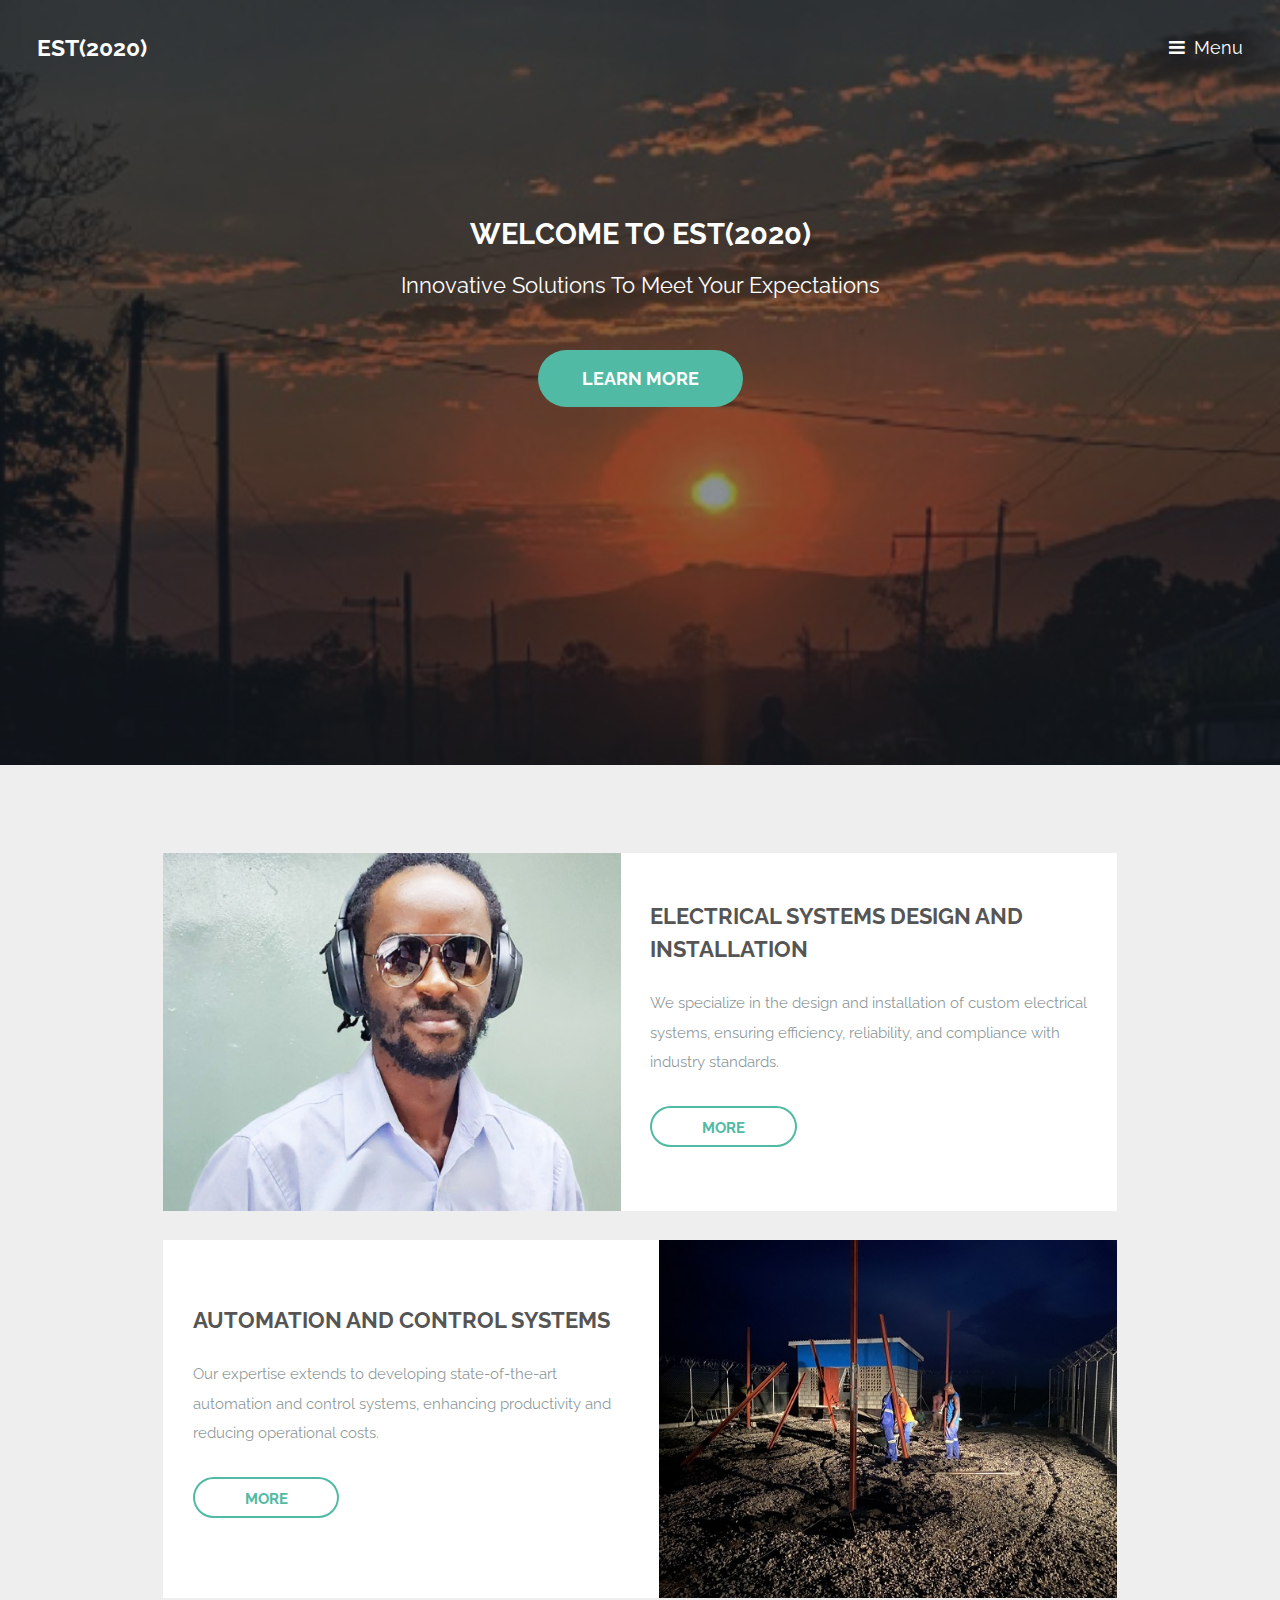
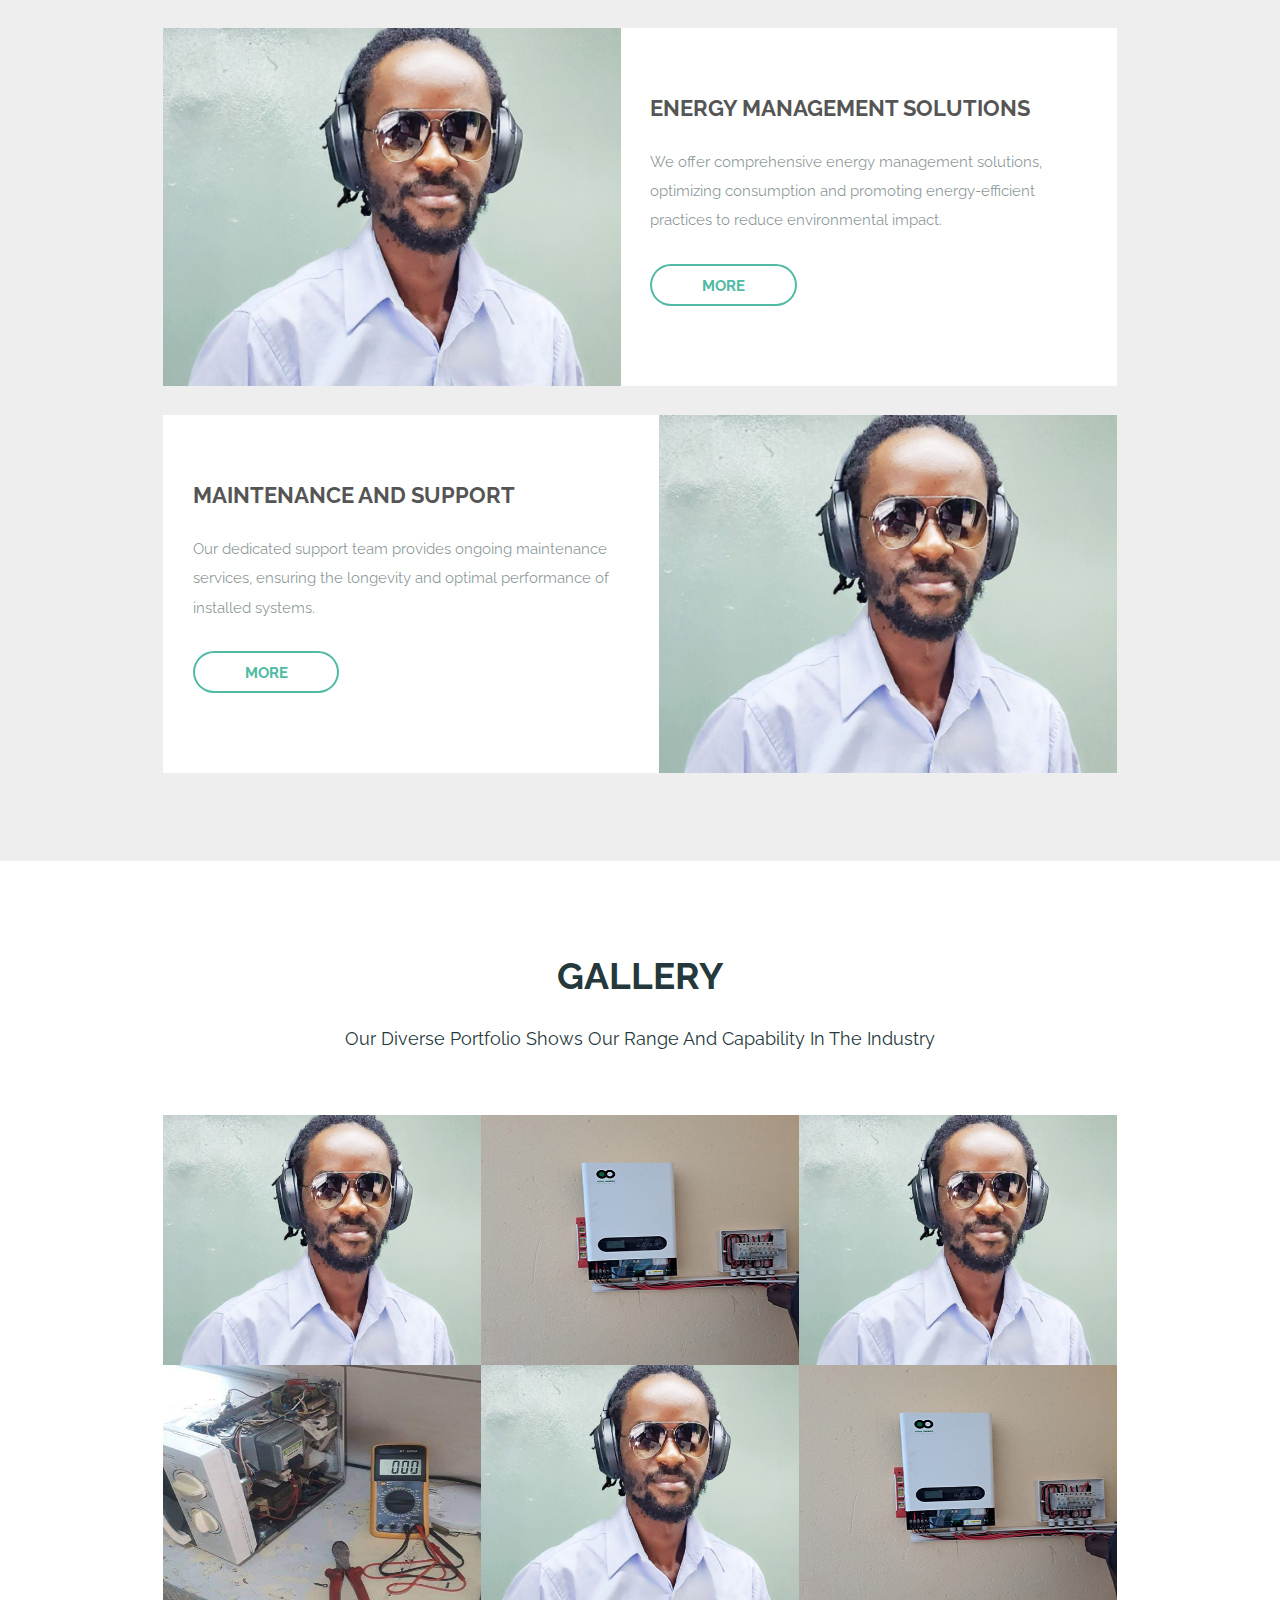
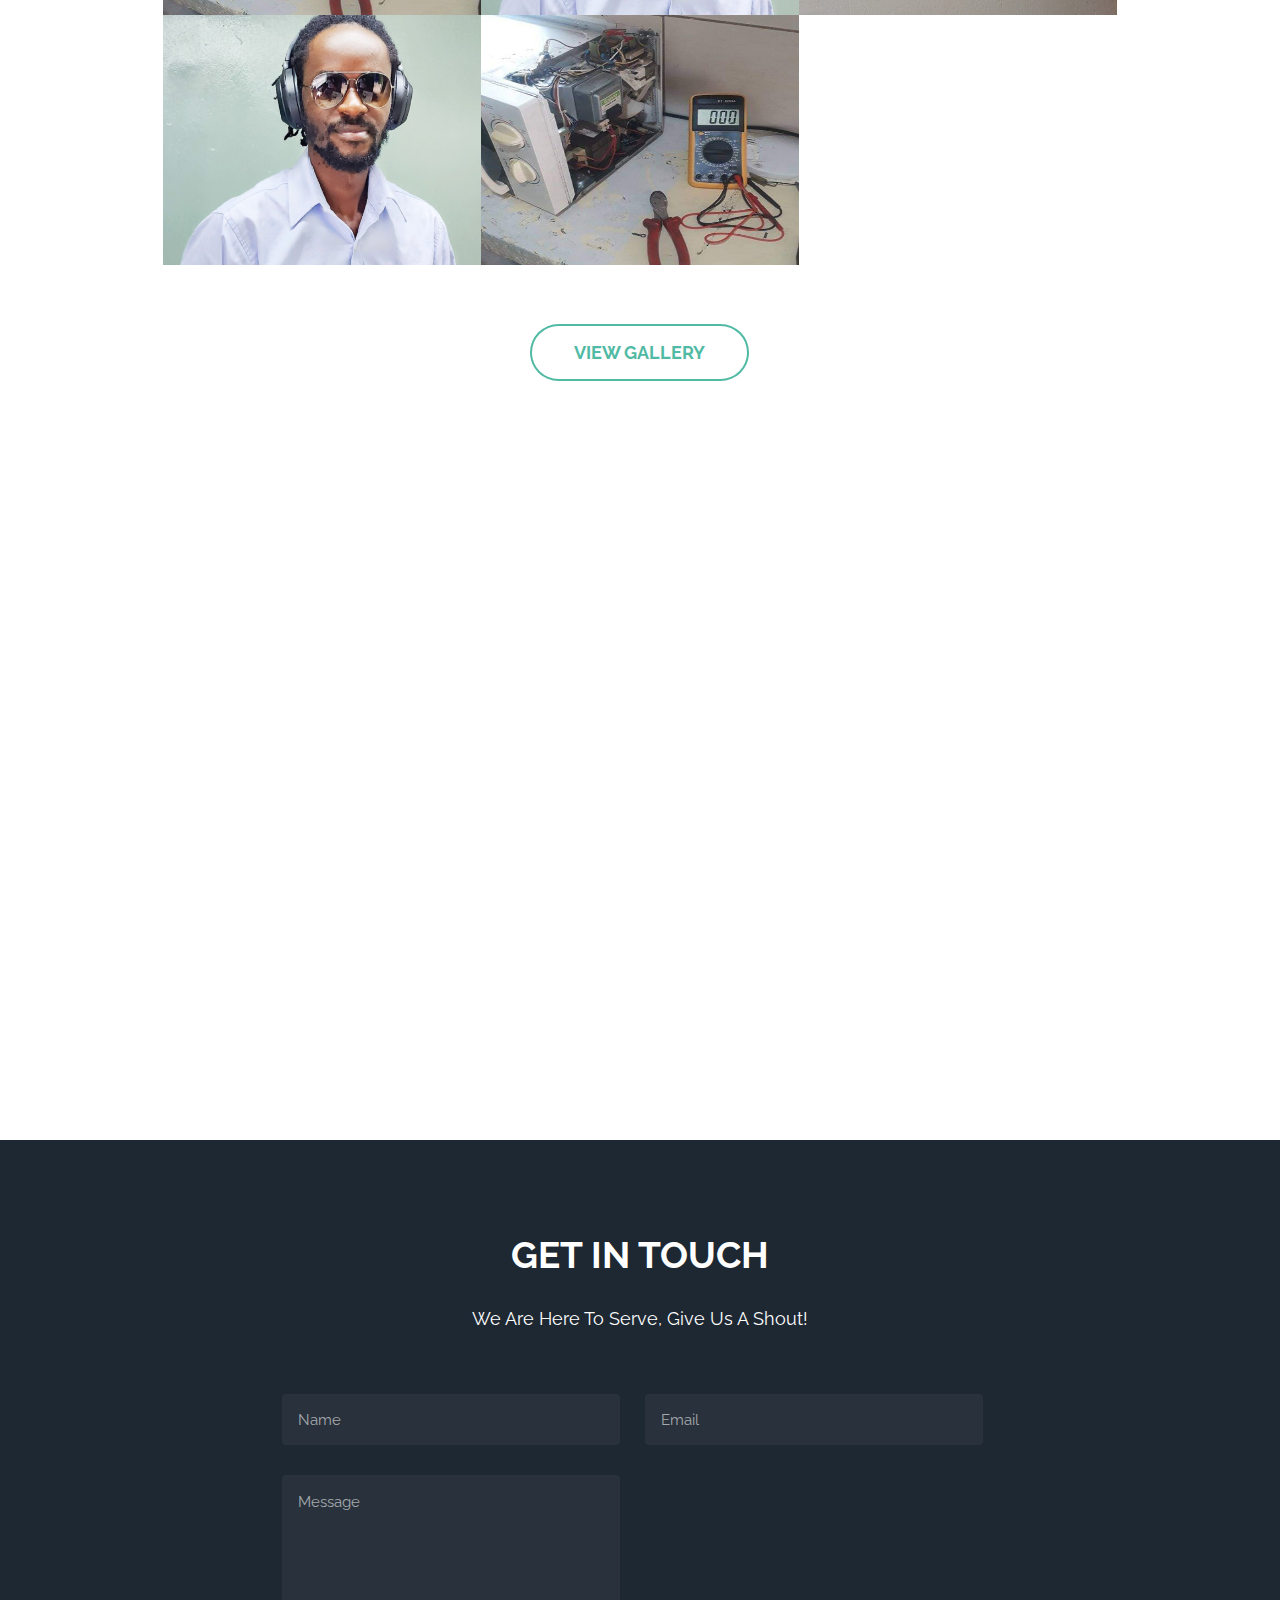
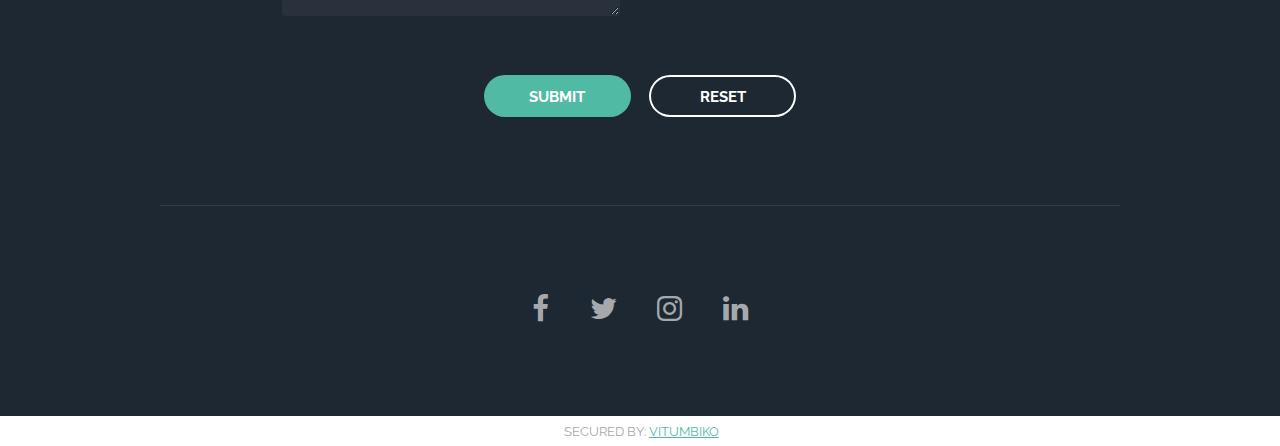
==== index.html @ 498c481e "Add files via upload" ====
<!DOCTYPE HTML>

<html>
	<head>
		<title>EST(2020)</title>
		<meta charset="utf-8">
		<meta name="robots" content="index, follow, max-image-preview:large, max-snippet:-1, max-video-preview:-1">
		<meta name="viewport" content="width=device-width, initial-scale=1">
		<link rel="stylesheet" href="assets/css/main.css">
	</head>
	<body class="landing">
			
		<!-- Header -->
			<header id="header" class="alt">
				
				<h1><a href="index.html">EST(2020)</a></h1>
				<a href="#nav">Menu</a>
			</header>
			<!-- Nav -->
			<nav id="nav">
				<ul class="links">
					
					<li><a href="about.html">About Us</a></li>
					<li><a href="portfolio.html">Portfolio</a></li>
					<li><a href="contact.html">Contact Us</a></li>
				</ul>
			</nav>
			<!-- Banner -->
			<section id="banner"><!--<i class="icon fa-plug"></i>-->
				<h2>Welcome to Est(2020)</h2>
				<p>Innovative Solutions to meet your expectations</p>
				<ul class="actions">
					<li><a href="about.html" class="button big special">Learn More</a></li>
				</ul>
			</section>
				
			<!-- One -->
			<section id="one" class="wrapper style1">
					<div class="inner">
						<article class="feature left"><span class="image"><img src="images/Constr.jpg" alt="" width="576" height="358"></span>
					  		<div class="content">
								<h2>Electrical Systems Design and Installation</h2>
								<p>We specialize in the design and installation of custom electrical systems, ensuring efficiency, reliability, and compliance with industry standards.</p>
								<ul class="actions">
									<li><a href="about.html" class="button alt">More</a></li>
								</ul>
							</div>
						</article>
						<article class="feature right">
							<span class="image"><img src="images/ctrl1.jpg" alt="" width="576" height="358"></span>
						<div class="content">
							<h2>Automation and Control Systems</h2>
							<p>Our expertise extends to developing state-of-the-art automation and control systems, enhancing productivity and reducing operational costs.</p>
							<ul class="actions">
								<li>
									<a href="about.html" class="button alt">More</a>
								</li>
							</ul>
						</div>
						</article>
					</div>
					<div class="inner">
							<article class="feature left"><span class="image"><img src="images/Constr.jpg" alt="" width="576" height="358"></span>
								<div class="content">
									<h2>Energy Management Solutions</h2>
									<p>We offer comprehensive energy management solutions, optimizing consumption and promoting energy-efficient practices to reduce environmental impact.</p>
									<ul class="actions">
										<li><a href="about.html" class="button alt">More</a></li>
									</ul>
								</div>
							</article>
							<article class="feature right"><span class="image"><img src="images/Constr.jpg" alt="" width="576" height="358"></span>
								<div class="content">
									<h2>Maintenance and Support</h2>
									<p>Our dedicated support team provides ongoing maintenance services, ensuring the longevity and optimal performance of installed systems.</p>
									<ul class="actions">
										<li><a href="about.html" class="button alt">More</a></li>
									</ul>
								</div>
							</article>
						</div>
			</section>
			<!-- Two -->
			<section id="two" class="wrapper special">
				<div class="inner">
					<header class="major narrow"><h2>Gallery</h2>
						<p>Our diverse portfolio shows our range and capability in the industry</p>
					</header>
					<div class="image-grid">
						<a href="portfolio.html" class="image"><img src="images/Constr.jpg" alt="" width="250" height="250"></a>
						<a href="portfolio.html" class="image"><img src="images/port_8.jpg" alt="" width="250" height="250"></a>
						<a href="portfolio.html" class="image"><img src="images/Constr.jpg" alt="" width="250" height="250"></a>
						<a href="portfolio.html" class="image"><img src="images/port_4.jpg" alt="" width="250" height="250"></a>
						<a href="portfolio.html" class="image"><img src="images/Constr.jpg" alt="" width="250" height="250"></a>
						<a href="portfolio.html" class="image"><img src="images/port_8.jpg" alt="" width="250" height="250"></a>
						<a href="portfolio.html" class="image"><img src="images/Constr.jpg" alt="" width="250" height="250"></a>
						<a href="portfolio.html" class="image"><img src="images/port_4.jpg" alt="" width="250" height="250"></a>
					</div>
					<ul class="actions">
						<li><a href="portfolio.html" class="button big alt">View Gallery</a></li>
					</ul>
				</div>
			</section>
			<!-- Three -->
			<section id="three" class="wrapper style3 special">
				<div class="inner">
					<header class="major narrow	"><h2>Industries Served</h2>
						 <ul class="industry">
								<li>Manufacturing</li>
								<li>Commercial and Residential</li>
								<li>Renewable Energy</li>
								<li>Healthcare</li>
								<li>Transportation</li>
								<li>Telecommunications</li>
							</ul>
							
							
							
							
							
					</header><ul class="actions"><li><a href="#" class="button big alt">See More</a></li>
					</ul></div>
			</section><!-- Four --><section id="four" class="wrapper style2 special"><div class="inner">
					<header class="major narrow"><h2>Get in touch</h2>
						<p>We are here to serve, give us a shout!</p>
					</header><form action="#" method="POST">
						<div class="container 75%">
							<div class="row uniform 50%">
								<div class="6u 12u$(xsmall)">
									<input name="name" placeholder="Name" type="text"></div>
								<div class="6u$ 12u$(xsmall)">
									<input name="email" placeholder="Email" type="email"></div>
								<div class="12u$">
									<textarea name="message" placeholder="Message" rows="4"></textarea></div>
							</div>
						</div>
						<ul class="actions"><li><input type="submit" class="special" value="Submit"></li>
							<li><input type="reset" class="alt" value="Reset"></li>
						</ul></form>
				</div>
			</section>
		<!-- Footer -->
		<footer id="footer"><div class="inner">
					<ul class="icons"><li><a href="#" class="icon fa-facebook">
							<span class="label">Facebook</span>
						</a></li>
						<li><a href="#" class="icon fa-twitter">
							<span class="label">Twitter</span>
						</a></li>
						<li><a href="#" class="icon fa-instagram">
							<span class="label">Instagram</span>
						</a></li>
						<li><a href="#" class="icon fa-linkedin">
							<span class="label">LinkedIn</span>
						</a></li>
					</ul></div>
		</footer>
		<div class="copyright">
			Secured by: <a href="#">Vitumbiko</a>
		</div>
		<!-- Scripts -->
			<script src="assets/js/jquery.min.js"></script><script src="assets/js/skel.min.js"></script><script src="assets/js/util.js"></script><!--[if lte IE 8]><script src="assets/js/ie/respond.min.js"></script><![endif]--><script src="assets/js/main.js"></script>
		</body>
		</html>
---- assets/css/main.css ----
@charset "UTF-8";
@import url(font-awesome.min.css);
@import url("https://fonts.googleapis.com/css?family=Raleway:400,500,700");



/* Reset */

	html, body, div, span, applet, object, iframe, h1, h2, h3, h4, h5, h6, p, blockquote, pre, a, abbr, acronym, address, big, cite, code, del, dfn, em, img, ins, kbd, q, s, samp, small, strike, strong, sub, sup, tt, var, b, u, i, center, dl, dt, dd, ol, ul, li, fieldset, form, label, legend, table, caption, tbody, tfoot, thead, tr, th, td, article, aside, canvas, details, embed, figure, figcaption, footer, header, hgroup, menu, nav, output, ruby, section, summary, time, mark, audio, video {
		margin: 0;
		padding: 0;
		border: 0;
		font-size: 100%;
		font: inherit;
		vertical-align: baseline;
	}
.image.fit img {
	width: 100%;
	height: auto;
}
	article, aside, details, figcaption, figure, footer, header, hgroup, menu, nav, section {
		display: block;
	}

	body {
		line-height: 1;
	}

	ol, ul {
		list-style: none;
	}

	blockquote, q {
		quotes: none;
	}

	blockquote:before, blockquote:after, q:before, q:after {
		content: '';
		content: none;
	}

	table {
		border-collapse: collapse;
		border-spacing: 0;
	}

	body {
		-webkit-text-size-adjust: none;
	}

/* Box Model */

	*, *:before, *:after {
		-moz-box-sizing: border-box;
		-webkit-box-sizing: border-box;
		box-sizing: border-box;
	}

/* Containers */

	.container {
		margin-left: auto;
		margin-right: auto;
	}

	.container.\31 25\25 {
		width: 100%;
		max-width: 100em;
		min-width: 80em;
	}

	.container.\37 5\25 {
		width: 60em;
	}

	.container.\35 0\25 {
		width: 40em;
	}

	.container.\32 5\25 {
		width: 20em;
	}

	.container {
		width: 80em;
	}

	@media screen and (max-width: 1680px) {

		.container.\31 25\25 {
			width: 100%;
			max-width: 100em;
			min-width: 80em;
		}

		.container.\37 5\25 {
			width: 60em;
		}

		.container.\35 0\25 {
			width: 40em;
		}

		.container.\32 5\25 {
			width: 20em;
		}

		.container {
			width: 80em;
		}

	}

	@media screen and (max-width: 1280px) {

		.container.\31 25\25 {
			width: 100%;
			max-width: 81.25em;
			min-width: 65em;
		}

		.container.\37 5\25 {
			width: 48.75em;
		}

		.container.\35 0\25 {
			width: 32.5em;
		}

		.container.\32 5\25 {
			width: 16.25em;
		}

		.container {
			width: 65em;
		}

	}

	@media screen and (max-width: 980px) {

		.container.\31 25\25 {
			width: 100%;
			max-width: 112.5%;
			min-width: 90%;
		}

		.container.\37 5\25 {
			width: 67.5%;
		}

		.container.\35 0\25 {
			width: 45%;
		}

		.container.\32 5\25 {
			width: 22.5%;
		}

		.container {
			width: 90% !important;
		}

	}

	@media screen and (max-width: 736px) {

		.container.\31 25\25 {
			width: 100%;
			max-width: 112.5%;
			min-width: 90%;
		}

		.container.\37 5\25 {
			width: 67.5%;
		}

		.container.\35 0\25 {
			width: 45%;
		}

		.container.\32 5\25 {
			width: 22.5%;
		}

		.container {
			width: 90% !important;
		}

	}

	@media screen and (max-width: 480px) {

		.container.\31 25\25 {
			width: 100%;
			max-width: 112.5%;
			min-width: 90%;
		}

		.container.\37 5\25 {
			width: 67.5%;
		}

		.container.\35 0\25 {
			width: 45%;
		}

		.container.\32 5\25 {
			width: 22.5%;
		}

		.container {
			width: 90% !important;
		}

	}

/* Grid */

	.row {
		border-bottom: solid 1px transparent;
		-moz-box-sizing: border-box;
		-webkit-box-sizing: border-box;
		box-sizing: border-box;
	}

	.row > * {
		float: left;
		-moz-box-sizing: border-box;
		-webkit-box-sizing: border-box;
		box-sizing: border-box;
	}

	/*.row:after, .row:before {
		content: '';
		display: block;
		clear: both;
		height: 0;
	}*/

	.row.uniform > * > :first-child {
		margin-top: 0;
	}

	.row.uniform > * > :last-child {
		margin-bottom: 0;
	}

	.row.\30 \25 > * {
		padding: 0 0 0 0em;
	}

	.row.\30 \25 {
		margin: 0 0 -1px 0em;
	}

	.row.uniform.\30 \25 > * {
		padding: 0em 0 0 0em;
	}

	.row.uniform.\30 \25 {
		margin: 0em 0 -1px 0em;
	}

	.row > * {
		padding: 0 0 0 2em;
	}

	.row {
		margin: 0 0 -1px -2em;
	}

	.row.uniform > * {
		padding: 2em 0 0 2em;
	}

	.row.uniform {
		margin: -2em 0 -1px -2em;
		width: 100%;
			margin: auto;
			display: grid;
			grid-template-columns: repeat(auto-fit,minmax(350px,1fr));
			column-gap: 10px;
			row-gap: 15px;
	}

	.row.\32 00\25 > * {
		padding: 0 0 0 4em;
	}

	.row.\32 00\25 {
		margin: 0 0 -1px -4em;
	}

	.row.uniform.\32 00\25 > * {
		padding: 4em 0 0 4em;
	}

	.row.uniform.\32 00\25 {
		margin: -4em 0 -1px -4em;
	}

	.row.\31 50\25 > * {
		padding: 0 0 0 3em;
	}

	.row.\31 50\25 {
		margin: 0 0 -1px -3em;
	}

	.row.uniform.\31 50\25 > * {
		padding: 3em 0 0 3em;
	}

	.row.uniform.\31 50\25 {
		margin: -3em 0 -1px -3em;
	}

	.row.\35 0\25 > * {
		padding: 0 0 0 1em;
	}

	.row.\35 0\25 {
		margin: 0 0 -1px -1em;
	}

	.row.uniform.\35 0\25 > * {
		padding: 1em 0 0 1em;
	}

	.row.uniform.\35 0\25 {
		margin: -1em 0 -1px -1em;
	}

	.row.\32 5\25 > * {
		padding: 0 0 0 0.5em;
	}

	.row.\32 5\25 {
		margin: 0 0 -1px -0.5em;
	}

	.row.uniform.\32 5\25 > * {
		padding: 0.5em 0 0 0.5em;
	}

	.row.uniform.\32 5\25 {
		margin: -0.5em 0 -1px -0.5em;
	}

	/*.\31 2u, .\31 2u\24 {
		width: 100%;
		clear: none;
		margin-left: 0;
	}

	.\31 1u, .\31 1u\24 {
		width: 91.6666666667%;
		clear: none;
		margin-left: 0;
	}

	.\31 0u, .\31 0u\24 {
		width: 83.3333333333%;
		clear: none;
		margin-left: 0;
	}

	.\39 u, .\39 u\24 {
		width: 75%;
		clear: none;
		margin-left: 0;
	}

	.\38 u, .\38 u\24 {
		width: 66.6666666667%;
		clear: none;
		margin-left: 0;
	}

	.\37 u, .\37 u\24 {
		width: 58.3333333333%;
		clear: none;
		margin-left: 0;
	}

	.\36 u, .\36 u\24 {
		width: 50%;
		clear: none;
		margin-left: 0;
	}

	.\35 u, .\35 u\24 {
		width: 41.6666666667%;
		clear: none;
		margin-left: 0;
	}

	.\34 u, .\34 u\24 {
		width: 33.3333333333%;
		clear: none;
		margin-left: 0;
	}

	.\33 u, .\33 u\24 {
		width: 25%;
		clear: none;
		margin-left: 0;
	}

	.\32 u, .\32 u\24 {
		width: 16.6666666667%;
		clear: none;
		margin-left: 0;
	}

	.\31 u, .\31 u\24 {
		width: 8.3333333333%;
		clear: none;
		margin-left: 0;
	}

	.\31 2u\24 + *,
	.\31 1u\24 + *,
	.\31 0u\24 + *,
	.\39 u\24 + *,
	.\38 u\24 + *,
	.\37 u\24 + *,
	.\36 u\24 + *,
	.\35 u\24 + *,
	.\34 u\24 + *,
	.\33 u\24 + *,
	.\32 u\24 + *,
	.\31 u\24 + * {
		clear: left;
	}

	.\-11u {
		margin-left: 91.66667%;
	}

	.\-10u {
		margin-left: 83.33333%;
	}

	.\-9u {
		margin-left: 75%;
	}

	.\-8u {
		margin-left: 66.66667%;
	}

	.\-7u {
		margin-left: 58.33333%;
	}

	.\-6u {
		margin-left: 50%;
	}

	.\-5u {
		margin-left: 41.66667%;
	}

	.\-4u {
		margin-left: 33.33333%;
	}

	.\-3u {
		margin-left: 25%;
	}

	.\-2u {
		margin-left: 16.66667%;
	}

	.\-1u {
		margin-left: 8.33333%;
	}*/

	@media screen and (max-width: 1680px) {

		.row > * {
			padding: 0 0 0 2em;
		}

		.row {
			margin: 0 0 -1px -2em;
		}

		.row.uniform > * {
			padding: 2em 0 0 2em;
		}

		.row.uniform {
			margin: -2em 0 -1px -2em;
		}

		.row.\32 00\25 > * {
			padding: 0 0 0 4em;
		}

		.row.\32 00\25 {
			margin: 0 0 -1px -4em;
		}

		.row.uniform.\32 00\25 > * {
			padding: 4em 0 0 4em;
		}

		.row.uniform.\32 00\25 {
			margin: -4em 0 -1px -4em;
		}

		.row.\31 50\25 > * {
			padding: 0 0 0 3em;
		}

		.row.\31 50\25 {
			margin: 0 0 -1px -3em;
		}

		.row.uniform.\31 50\25 > * {
			padding: 3em 0 0 3em;
		}

		.row.uniform.\31 50\25 {
			margin: -3em 0 -1px -3em;
		}

		.row.\35 0\25 > * {
			padding: 0 0 0 1em;
		}

		.row.\35 0\25 {
			margin: 0 0 -1px -1em;
		}

		.row.uniform.\35 0\25 > * {
			padding: 1em 0 0 1em;
		}

		.row.uniform.\35 0\25 {
			margin: -1em 0 -1px -1em;
		}

		.row.\32 5\25 > * {
			padding: 0 0 0 0.5em;
		}

		.row.\32 5\25 {
			margin: 0 0 -1px -0.5em;
		}

		.row.uniform.\32 5\25 > * {
			padding: 0.5em 0 0 0.5em;
		}

		.row.uniform.\32 5\25 {
			margin: -0.5em 0 -1px -0.5em;
		}

		.\31 2u\28xlarge\29, .\31 2u\24\28xlarge\29 {
			width: 100%;
			clear: none;
			margin-left: 0;
		}

		.\31 1u\28xlarge\29, .\31 1u\24\28xlarge\29 {
			width: 91.6666666667%;
			clear: none;
			margin-left: 0;
		}

		.\31 0u\28xlarge\29, .\31 0u\24\28xlarge\29 {
			width: 83.3333333333%;
			clear: none;
			margin-left: 0;
		}

		.\39 u\28xlarge\29, .\39 u\24\28xlarge\29 {
			width: 75%;
			clear: none;
			margin-left: 0;
		}

		.\38 u\28xlarge\29, .\38 u\24\28xlarge\29 {
			width: 66.6666666667%;
			clear: none;
			margin-left: 0;
		}

		.\37 u\28xlarge\29, .\37 u\24\28xlarge\29 {
			width: 58.3333333333%;
			clear: none;
			margin-left: 0;
		}

		.\36 u\28xlarge\29, .\36 u\24\28xlarge\29 {
			width: 50%;
			clear: none;
			margin-left: 0;
		}

		.\35 u\28xlarge\29, .\35 u\24\28xlarge\29 {
			width: 41.6666666667%;
			clear: none;
			margin-left: 0;
		}

		.\34 u\28xlarge\29, .\34 u\24\28xlarge\29 {
			width: 33.3333333333%;
			clear: none;
			margin-left: 0;
		}

		.\33 u\28xlarge\29, .\33 u\24\28xlarge\29 {
			width: 25%;
			clear: none;
			margin-left: 0;
		}

		.\32 u\28xlarge\29, .\32 u\24\28xlarge\29 {
			width: 16.6666666667%;
			clear: none;
			margin-left: 0;
		}

		.\31 u\28xlarge\29, .\31 u\24\28xlarge\29 {
			width: 8.3333333333%;
			clear: none;
			margin-left: 0;
		}

		.\31 2u\24\28xlarge\29 + *,
		.\31 1u\24\28xlarge\29 + *,
		.\31 0u\24\28xlarge\29 + *,
		.\39 u\24\28xlarge\29 + *,
		.\38 u\24\28xlarge\29 + *,
		.\37 u\24\28xlarge\29 + *,
		.\36 u\24\28xlarge\29 + *,
		.\35 u\24\28xlarge\29 + *,
		.\34 u\24\28xlarge\29 + *,
		.\33 u\24\28xlarge\29 + *,
		.\32 u\24\28xlarge\29 + *,
		.\31 u\24\28xlarge\29 + * {
			clear: left;
		}

		.\-11u\28xlarge\29 {
			margin-left: 91.66667%;
		}

		.\-10u\28xlarge\29 {
			margin-left: 83.33333%;
		}

		.\-9u\28xlarge\29 {
			margin-left: 75%;
		}

		.\-8u\28xlarge\29 {
			margin-left: 66.66667%;
		}

		.\-7u\28xlarge\29 {
			margin-left: 58.33333%;
		}

		.\-6u\28xlarge\29 {
			margin-left: 50%;
		}

		.\-5u\28xlarge\29 {
			margin-left: 41.66667%;
		}

		.\-4u\28xlarge\29 {
			margin-left: 33.33333%;
		}

		.\-3u\28xlarge\29 {
			margin-left: 25%;
		}

		.\-2u\28xlarge\29 {
			margin-left: 16.66667%;
		}

		.\-1u\28xlarge\29 {
			margin-left: 8.33333%;
		}

	}*/

	@media screen and (max-width: 1280px) {

		.row > * {
			padding: 0 0 0 1.5em;
		}

		.row {
			margin: 0 0 -1px -1.5em;
		}

		.row.uniform > * {
			padding: 1.5em 0 0 1.5em;
		}

		.row.uniform {
			margin: -1.5em 0 -1px -1.5em;
			
		}

		.row.\32 00\25 > * {
			padding: 0 0 0 3em;
		}

		.row.\32 00\25 {
			margin: 0 0 -1px -3em;
		}

		.row.uniform.\32 00\25 > * {
			padding: 3em 0 0 3em;
		}

		.row.uniform.\32 00\25 {
			margin: -3em 0 -1px -3em;
		}

		.row.\31 50\25 > * {
			padding: 0 0 0 2.25em;
		}

		.row.\31 50\25 {
			margin: 0 0 -1px -2.25em;
		}

		.row.uniform.\31 50\25 > * {
			padding: 2.25em 0 0 2.25em;
		}

		.row.uniform.\31 50\25 {
			margin: -2.25em 0 -1px -2.25em;
		}

		.row.\35 0\25 > * {
			padding: 0 0 0 0.75em;
		}

		.row.\35 0\25 {
			margin: 0 0 -1px -0.75em;
		}

		.row.uniform.\35 0\25 > * {
			padding: 0.75em 0 0 0.75em;
		}

		.row.uniform.\35 0\25 {
			margin: -0.75em 0 -1px -0.75em;
		}

		.row.\32 5\25 > * {
			padding: 0 0 0 0.375em;
		}

		.row.\32 5\25 {
			margin: 0 0 -1px -0.375em;
		}

		.row.uniform.\32 5\25 > * {
			padding: 0.375em 0 0 0.375em;
		}

		.row.uniform.\32 5\25 {
			margin: -0.375em 0 -1px -0.375em;
		}

		.\31 2u\28large\29, .\31 2u\24\28large\29 {
			width: 100%;
			clear: none;
			margin-left: 0;
		}

		.\31 1u\28large\29, .\31 1u\24\28large\29 {
			width: 91.6666666667%;
			clear: none;
			margin-left: 0;
		}

		.\31 0u\28large\29, .\31 0u\24\28large\29 {
			width: 83.3333333333%;
			clear: none;
			margin-left: 0;
		}

		.\39 u\28large\29, .\39 u\24\28large\29 {
			width: 75%;
			clear: none;
			margin-left: 0;
		}

		.\38 u\28large\29, .\38 u\24\28large\29 {
			width: 66.6666666667%;
			clear: none;
			margin-left: 0;
		}

		.\37 u\28large\29, .\37 u\24\28large\29 {
			width: 58.3333333333%;
			clear: none;
			margin-left: 0;
		}

		.\36 u\28large\29, .\36 u\24\28large\29 {
			width: 50%;
			clear: none;
			margin-left: 0;
		}

		.\35 u\28large\29, .\35 u\24\28large\29 {
			width: 41.6666666667%;
			clear: none;
			margin-left: 0;
		}

		.\34 u\28large\29, .\34 u\24\28large\29 {
			width: 33.3333333333%;
			clear: none;
			margin-left: 0;
		}

		.\33 u\28large\29, .\33 u\24\28large\29 {
			width: 25%;
			clear: none;
			margin-left: 0;
		}

		.\32 u\28large\29, .\32 u\24\28large\29 {
			width: 16.6666666667%;
			clear: none;
			margin-left: 0;
		}

		.\31 u\28large\29, .\31 u\24\28large\29 {
			width: 8.3333333333%;
			clear: none;
			margin-left: 0;
		}

		.\31 2u\24\28large\29 + *,
		.\31 1u\24\28large\29 + *,
		.\31 0u\24\28large\29 + *,
		.\39 u\24\28large\29 + *,
		.\38 u\24\28large\29 + *,
		.\37 u\24\28large\29 + *,
		.\36 u\24\28large\29 + *,
		.\35 u\24\28large\29 + *,
		.\34 u\24\28large\29 + *,
		.\33 u\24\28large\29 + *,
		.\32 u\24\28large\29 + *,
		.\31 u\24\28large\29 + * {
			clear: left;
		}

		.\-11u\28large\29 {
			margin-left: 91.66667%;
		}

		.\-10u\28large\29 {
			margin-left: 83.33333%;
		}

		.\-9u\28large\29 {
			margin-left: 75%;
		}

		.\-8u\28large\29 {
			margin-left: 66.66667%;
		}

		.\-7u\28large\29 {
			margin-left: 58.33333%;
		}

		.\-6u\28large\29 {
			margin-left: 50%;
		}

		.\-5u\28large\29 {
			margin-left: 41.66667%;
		}

		.\-4u\28large\29 {
			margin-left: 33.33333%;
		}

		.\-3u\28large\29 {
			margin-left: 25%;
		}

		.\-2u\28large\29 {
			margin-left: 16.66667%;
		}

		.\-1u\28large\29 {
			margin-left: 8.33333%;
		}

	}

	@media screen and (max-width: 980px) {

		.row > * {
			padding: 0 0 0 1.5em;
		}

		.row {
			margin: 0 0 -1px -1.5em;
		}

		.row.uniform > * {
			padding: 1.5em 0 0 1.5em;
		}

		.row.uniform {
			margin: -1.5em 0 -1px -1.5em;
		}

		.row.\32 00\25 > * {
			padding: 0 0 0 3em;
		}

		.row.\32 00\25 {
			margin: 0 0 -1px -3em;
		}

		.row.uniform.\32 00\25 > * {
			padding: 3em 0 0 3em;
		}

		.row.uniform.\32 00\25 {
			margin: -3em 0 -1px -3em;
		}

		.row.\31 50\25 > * {
			padding: 0 0 0 2.25em;
		}

		.row.\31 50\25 {
			margin: 0 0 -1px -2.25em;
		}

		.row.uniform.\31 50\25 > * {
			padding: 2.25em 0 0 2.25em;
		}

		.row.uniform.\31 50\25 {
			margin: -2.25em 0 -1px -2.25em;
		}

		.row.\35 0\25 > * {
			padding: 0 0 0 0.75em;
		}

		.row.\35 0\25 {
			margin: 0 0 -1px -0.75em;
		}

		.row.uniform.\35 0\25 > * {
			padding: 0.75em 0 0 0.75em;
		}

		.row.uniform.\35 0\25 {
			margin: -0.75em 0 -1px -0.75em;
		}

		.row.\32 5\25 > * {
			padding: 0 0 0 0.375em;
		}

		.row.\32 5\25 {
			margin: 0 0 -1px -0.375em;
		}

		.row.uniform.\32 5\25 > * {
			padding: 0.375em 0 0 0.375em;
		}

		.row.uniform.\32 5\25 {
			margin: -0.375em 0 -1px -0.375em;
		}

		.\31 2u\28medium\29, .\31 2u\24\28medium\29 {
			width: 100%;
			clear: none;
			margin-left: 0;
		}

		.\31 1u\28medium\29, .\31 1u\24\28medium\29 {
			width: 91.6666666667%;
			clear: none;
			margin-left: 0;
		}

		.\31 0u\28medium\29, .\31 0u\24\28medium\29 {
			width: 83.3333333333%;
			clear: none;
			margin-left: 0;
		}

		.\39 u\28medium\29, .\39 u\24\28medium\29 {
			width: 75%;
			clear: none;
			margin-left: 0;
		}

		.\38 u\28medium\29, .\38 u\24\28medium\29 {
			width: 66.6666666667%;
			clear: none;
			margin-left: 0;
		}

		.\37 u\28medium\29, .\37 u\24\28medium\29 {
			width: 58.3333333333%;
			clear: none;
			margin-left: 0;
		}

		.\36 u\28medium\29, .\36 u\24\28medium\29 {
			width: 50%;
			clear: none;
			margin-left: 0;
		}

		.\35 u\28medium\29, .\35 u\24\28medium\29 {
			width: 41.6666666667%;
			clear: none;
			margin-left: 0;
		}

		.\34 u\28medium\29, .\34 u\24\28medium\29 {
			width: 33.3333333333%;
			clear: none;
			margin-left: 0;
		}

		.\33 u\28medium\29, .\33 u\24\28medium\29 {
			width: 25%;
			clear: none;
			margin-left: 0;
		}

		.\32 u\28medium\29, .\32 u\24\28medium\29 {
			width: 16.6666666667%;
			clear: none;
			margin-left: 0;
		}

		.\31 u\28medium\29, .\31 u\24\28medium\29 {
			width: 8.3333333333%;
			clear: none;
			margin-left: 0;
		}

		.\31 2u\24\28medium\29 + *,
		.\31 1u\24\28medium\29 + *,
		.\31 0u\24\28medium\29 + *,
		.\39 u\24\28medium\29 + *,
		.\38 u\24\28medium\29 + *,
		.\37 u\24\28medium\29 + *,
		.\36 u\24\28medium\29 + *,
		.\35 u\24\28medium\29 + *,
		.\34 u\24\28medium\29 + *,
		.\33 u\24\28medium\29 + *,
		.\32 u\24\28medium\29 + *,
		.\31 u\24\28medium\29 + * {
			clear: left;
		}

		.\-11u\28medium\29 {
			margin-left: 91.66667%;
		}

		.\-10u\28medium\29 {
			margin-left: 83.33333%;
		}

		.\-9u\28medium\29 {
			margin-left: 75%;
		}

		.\-8u\28medium\29 {
			margin-left: 66.66667%;
		}

		.\-7u\28medium\29 {
			margin-left: 58.33333%;
		}

		.\-6u\28medium\29 {
			margin-left: 50%;
		}

		.\-5u\28medium\29 {
			margin-left: 41.66667%;
		}

		.\-4u\28medium\29 {
			margin-left: 33.33333%;
		}

		.\-3u\28medium\29 {
			margin-left: 25%;
		}

		.\-2u\28medium\29 {
			margin-left: 16.66667%;
		}

		.\-1u\28medium\29 {
			margin-left: 8.33333%;
		}

	}

	@media screen and (max-width: 736px) {

		.row > * {
			padding: 0 0 0 1.25em;
		}

		.row {
			margin: 0 0 -1px -1.25em;
		}

		.row.uniform > * {
			padding: 1.25em 0 0 1.25em;
		}

		.row.uniform {
			margin: -1.25em 0 -1px -1.25em;
		}

		.row.\32 00\25 > * {
			padding: 0 0 0 2.5em;
		}

		.row.\32 00\25 {
			margin: 0 0 -1px -2.5em;
		}

		.row.uniform.\32 00\25 > * {
			padding: 2.5em 0 0 2.5em;
		}

		.row.uniform.\32 00\25 {
			margin: -2.5em 0 -1px -2.5em;
		}

		.row.\31 50\25 > * {
			padding: 0 0 0 1.875em;
		}

		.row.\31 50\25 {
			margin: 0 0 -1px -1.875em;
		}

		.row.uniform.\31 50\25 > * {
			padding: 1.875em 0 0 1.875em;
		}

		.row.uniform.\31 50\25 {
			margin: -1.875em 0 -1px -1.875em;
		}

		.row.\35 0\25 > * {
			padding: 0 0 0 0.625em;
		}

		.row.\35 0\25 {
			margin: 0 0 -1px -0.625em;
		}

		.row.uniform.\35 0\25 > * {
			padding: 0.625em 0 0 0.625em;
		}

		.row.uniform.\35 0\25 {
			margin: -0.625em 0 -1px -0.625em;
		}

		.row.\32 5\25 > * {
			padding: 0 0 0 0.3125em;
		}

		.row.\32 5\25 {
			margin: 0 0 -1px -0.3125em;
		}

		.row.uniform.\32 5\25 > * {
			padding: 0.3125em 0 0 0.3125em;
		}

		.row.uniform.\32 5\25 {
			margin: -0.3125em 0 -1px -0.3125em;
		}

		.\31 2u\28small\29, .\31 2u\24\28small\29 {
			width: 100%;
			clear: none;
			margin-left: 0;
		}

		.\31 1u\28small\29, .\31 1u\24\28small\29 {
			width: 91.6666666667%;
			clear: none;
			margin-left: 0;
		}

		.\31 0u\28small\29, .\31 0u\24\28small\29 {
			width: 83.3333333333%;
			clear: none;
			margin-left: 0;
		}

		.\39 u\28small\29, .\39 u\24\28small\29 {
			width: 75%;
			clear: none;
			margin-left: 0;
		}

		.\38 u\28small\29, .\38 u\24\28small\29 {
			width: 66.6666666667%;
			clear: none;
			margin-left: 0;
		}

		.\37 u\28small\29, .\37 u\24\28small\29 {
			width: 58.3333333333%;
			clear: none;
			margin-left: 0;
		}

		.\36 u\28small\29, .\36 u\24\28small\29 {
			width: 50%;
			clear: none;
			margin-left: 0;
		}

		.\35 u\28small\29, .\35 u\24\28small\29 {
			width: 41.6666666667%;
			clear: none;
			margin-left: 0;
		}

		.\34 u\28small\29, .\34 u\24\28small\29 {
			width: 33.3333333333%;
			clear: none;
			margin-left: 0;
		}

		.\33 u\28small\29, .\33 u\24\28small\29 {
			width: 25%;
			clear: none;
			margin-left: 0;
		}

		.\32 u\28small\29, .\32 u\24\28small\29 {
			width: 16.6666666667%;
			clear: none;
			margin-left: 0;
		}

		.\31 u\28small\29, .\31 u\24\28small\29 {
			width: 8.3333333333%;
			clear: none;
			margin-left: 0;
		}

		.\31 2u\24\28small\29 + *,
		.\31 1u\24\28small\29 + *,
		.\31 0u\24\28small\29 + *,
		.\39 u\24\28small\29 + *,
		.\38 u\24\28small\29 + *,
		.\37 u\24\28small\29 + *,
		.\36 u\24\28small\29 + *,
		.\35 u\24\28small\29 + *,
		.\34 u\24\28small\29 + *,
		.\33 u\24\28small\29 + *,
		.\32 u\24\28small\29 + *,
		.\31 u\24\28small\29 + * {
			clear: left;
		}

		.\-11u\28small\29 {
			margin-left: 91.66667%;
		}

		.\-10u\28small\29 {
			margin-left: 83.33333%;
		}

		.\-9u\28small\29 {
			margin-left: 75%;
		}

		.\-8u\28small\29 {
			margin-left: 66.66667%;
		}

		.\-7u\28small\29 {
			margin-left: 58.33333%;
		}

		.\-6u\28small\29 {
			margin-left: 50%;
		}

		.\-5u\28small\29 {
			margin-left: 41.66667%;
		}

		.\-4u\28small\29 {
			margin-left: 33.33333%;
		}

		.\-3u\28small\29 {
			margin-left: 25%;
		}

		.\-2u\28small\29 {
			margin-left: 16.66667%;
		}

		.\-1u\28small\29 {
			margin-left: 8.33333%;
		}

	}

	@media screen and (max-width: 480px) {

		.row > * {
			padding: 0 0 0 1.25em;
		}

		.row {
			margin: 0 0 -1px -1.25em;
		}

		.row.uniform > * {
			padding: 1.25em 0 0 1.25em;
		}

		.row.uniform {
			margin: -1.25em 0 -1px -1.25em;
			

		}

		.row.\32 00\25 > * {
			padding: 0 0 0 2.5em;
		}

		.row.\32 00\25 {
			margin: 0 0 -1px -2.5em;
		}

		.row.uniform.\32 00\25 > * {
			padding: 2.5em 0 0 2.5em;
		}

		.row.uniform.\32 00\25 {
			margin: -2.5em 0 -1px -2.5em;
		}

		.row.\31 50\25 > * {
			padding: 0 0 0 1.875em;
		}

		.row.\31 50\25 {
			margin: 0 0 -1px -1.875em;
		}

		.row.uniform.\31 50\25 > * {
			padding: 1.875em 0 0 1.875em;
		}

		.row.uniform.\31 50\25 {
			margin: -1.875em 0 -1px -1.875em;
		}

		.row.\35 0\25 > * {
			padding: 0 0 0 0.625em;
		}

		.row.\35 0\25 {
			margin: 0 0 -1px -0.625em;
		}

		.row.uniform.\35 0\25 > * {
			padding: 0.625em 0 0 0.625em;
		}

		.row.uniform.\35 0\25 {
			margin: -0.625em 0 -1px -0.625em;
		}

		.row.\32 5\25 > * {
			padding: 0 0 0 0.3125em;
		}

		.row.\32 5\25 {
			margin: 0 0 -1px -0.3125em;
		}

		.row.uniform.\32 5\25 > * {
			padding: 0.3125em 0 0 0.3125em;
		}

		.row.uniform.\32 5\25 {
			margin: -0.3125em 0 -1px -0.3125em;
		}

		.\31 2u\28xsmall\29, .\31 2u\24\28xsmall\29 {
			width: 100%;
			clear: none;
			margin-left: 0;
		}

		.\31 1u\28xsmall\29, .\31 1u\24\28xsmall\29 {
			width: 91.6666666667%;
			clear: none;
			margin-left: 0;
		}

		.\31 0u\28xsmall\29, .\31 0u\24\28xsmall\29 {
			width: 83.3333333333%;
			clear: none;
			margin-left: 0;
		}

		.\39 u\28xsmall\29, .\39 u\24\28xsmall\29 {
			width: 75%;
			clear: none;
			margin-left: 0;
		}

		.\38 u\28xsmall\29, .\38 u\24\28xsmall\29 {
			width: 66.6666666667%;
			clear: none;
			margin-left: 0;
		}

		.\37 u\28xsmall\29, .\37 u\24\28xsmall\29 {
			width: 58.3333333333%;
			clear: none;
			margin-left: 0;
		}

		.\36 u\28xsmall\29, .\36 u\24\28xsmall\29 {
			width: 50%;
			clear: none;
			margin-left: 0;
		}

		.\35 u\28xsmall\29, .\35 u\24\28xsmall\29 {
			width: 41.6666666667%;
			clear: none;
			margin-left: 0;
		}

		.\34 u\28xsmall\29, .\34 u\24\28xsmall\29 {
			width: 33.3333333333%;
			clear: none;
			margin-left: 0;
		}

		.\33 u\28xsmall\29, .\33 u\24\28xsmall\29 {
			width: 25%;
			clear: none;
			margin-left: 0;
		}

		.\32 u\28xsmall\29, .\32 u\24\28xsmall\29 {
			width: 16.6666666667%;
			clear: none;
			margin-left: 0;
		}

		.\31 u\28xsmall\29, .\31 u\24\28xsmall\29 {
			width: 8.3333333333%;
			clear: none;
			margin-left: 0;
		}

		.\31 2u\24\28xsmall\29 + *,
		.\31 1u\24\28xsmall\29 + *,
		.\31 0u\24\28xsmall\29 + *,
		.\39 u\24\28xsmall\29 + *,
		.\38 u\24\28xsmall\29 + *,
		.\37 u\24\28xsmall\29 + *,
		.\36 u\24\28xsmall\29 + *,
		.\35 u\24\28xsmall\29 + *,
		.\34 u\24\28xsmall\29 + *,
		.\33 u\24\28xsmall\29 + *,
		.\32 u\24\28xsmall\29 + *,
		.\31 u\24\28xsmall\29 + * {
			clear: left;
		}

		.\-11u\28xsmall\29 {
			margin-left: 91.66667%;
		}

		.\-10u\28xsmall\29 {
			margin-left: 83.33333%;
		}

		.\-9u\28xsmall\29 {
			margin-left: 75%;
		}

		.\-8u\28xsmall\29 {
			margin-left: 66.66667%;
		}

		.\-7u\28xsmall\29 {
			margin-left: 58.33333%;
		}

		.\-6u\28xsmall\29 {
			margin-left: 50%;
		}

		.\-5u\28xsmall\29 {
			margin-left: 41.66667%;
		}

		.\-4u\28xsmall\29 {
			margin-left: 33.33333%;
		}

		.\-3u\28xsmall\29 {
			margin-left: 25%;
		}

		.\-2u\28xsmall\29 {
			margin-left: 16.66667%;
		}

		.\-1u\28xsmall\29 {
			margin-left: 8.33333%;
		}

	}

/* Basic */

	@-ms-viewport {
		width: device-width;
	}

	body {
		-ms-overflow-style: scrollbar;
	}

	@media screen and (max-width: 480px) {

		html, body {
			min-width: 320px;
		}

	}

	body {
		background: #fff;
	}

		body.is-loading *, body.is-loading *:before, body.is-loading *:after {
			-moz-animation: none !important;
			-webkit-animation: none !important;
			-ms-animation: none !important;
			animation: none !important;
			-moz-transition: none !important;
			-webkit-transition: none !important;
			-ms-transition: none !important;
			transition: none !important;
		}

/* Type */

	body {
		background-color: #fff;
		color: #777;
	}

	body, input, select, textarea {
		font-family: "Raleway", Helvetica, sans-serif;
		font-size: 13pt;
		font-weight: 400;
		line-height: 2em;
	}

		@media screen and (max-width: 1680px) {

			body, input, select, textarea {
				font-size: 11pt;
			}

		}

		@media screen and (max-width: 1280px) {

			body, input, select, textarea {
				font-size: 11pt;
			}

		}

		@media screen and (max-width: 980px) {

			body, input, select, textarea {
				font-size: 12pt;
			}

		}

		@media screen and (max-width: 736px) {

			body, input, select, textarea {
				font-size: 12pt;
			}

		}

		@media screen and (max-width: 480px) {

			body, input, select, textarea {
				font-size: 12pt;
			}

		}

	a {
		text-decoration: underline;
	}

		a:hover {
			text-decoration: none;
		}

	strong, b {
		font-weight: 700;
	}

	em, i {
		font-style: italic;
	}

	p {
		margin: 0 0 2em 0;
	}

	h1, h2, h3, h4, h5, h6 {
		font-weight: 700;
		line-height: 1em;
		margin: 0 0 1em 0;
		text-transform: uppercase;
	}

		h1 a, h2 a, h3 a, h4 a, h5 a, h6 a {
			text-decoration: none;
		}

	h2 {
		font-size: 1.5em;
		line-height: 1.5em;
	}

	h3 {
		font-size: 1.3em;
		line-height: 1.5em;
	}

	h4 {
		font-size: 1.1em;
		line-height: 1.5em;
	}

	h5 {
		font-size: 0.9em;
		line-height: 1.5em;
	}

	h6 {
		font-size: 0.7em;
		line-height: 1.5em;
	}

	sub {
		font-size: 0.8em;
		position: relative;
		top: 0.5em;
	}

	sup {
		font-size: 0.8em;
		position: relative;
		top: -0.5em;
	}

	blockquote {
		border-left-style: solid;
		border-left-width: 4px;
		font-style: italic;
		margin: 0 0 2em 0;
		padding: 0.5em 0 0.5em 2em;
	}

	code {
		border-radius: 4px;
		border-style: solid;
		border-width: 1px;
		font-family: "Courier New", monospace;
		font-size: 0.9em;
		margin: 0 0.25em;
		padding: 0.25em 0.65em;
	}

	pre {
		-webkit-overflow-scrolling: touch;
		font-family: "Courier New", monospace;
		font-size: 0.9em;
		margin: 0 0 2em 0;
	}

		pre code {
			display: block;
			line-height: 1.75em;
			padding: 1em 1.5em;
			overflow-x: auto;
		}

	hr {
		border: 0;
		border-bottom-style: solid;
		border-bottom-width: 1px;
		margin: 2em 0;
	}

		hr.major {
			margin: 3em 0;
		}

	.align-left {
		text-align: left;
	}

	.align-center {
		text-align: center;
	}

	.align-right {
		text-align: right;
	}

	input, select, textarea {
		color: #25383B;
	}

	a {
		color: #51BAA4;
	}

	strong, b {
		color: #25383B;
	}

	h1, h2, h3, h4, h5, h6 {
		color: #25383B;
	}

	blockquote {
		border-left-color: rgba(144, 144, 144, 0.25);
	}

	code {
		background: rgba(144, 144, 144, 0.075);
		border-color: rgba(144, 144, 144, 0.25);
	}

	hr {
		border-bottom-color: rgba(144, 144, 144, 0.25);
	}

/* Section/Article */

	section.special, article.special, header.special {
		text-align: center;
	}

	header p {
		margin: 0 0 1.5em 0;
		position: relative;
		text-transform: capitalize;
	}

	header h2 + p {
		font-size: 1.25em;
		margin-top: -1em;
		line-height: 1.85em;
	}

	header h3 + p {
		font-size: 1.1em;
		margin-top: -0.8em;
		line-height: 1.5em;
	}

	header h4 + p,
	header h5 + p,
	header h6 + p {
		font-size: 0.9em;
		margin-top: -0.6em;
		line-height: 1.5em;
	}

	header.major {
		margin-bottom: 4em;
	}

		header.major h2 {
			font-size: 2.5em;
		}

	header.narrow {
		max-width: 60%;
		margin-left: auto;
		margin-right: auto;
	}

	@media screen and (max-width: 1280px) {

		header.narrow {
			max-width: 75%;
		}

	}

	@media screen and (max-width: 980px) {

		header.narrow {
			max-width: 100%;
		}

		header.major {
			margin-bottom: 2em;
		}

			header.major h2 {
				font-size: 2em;
			}

	}

	@media screen and (max-width: 736px) {

		header.major h2 {
			font-size: 1.5em;
		}

		header.major p {
			font-size: 1em;
		}

	}

	header p {
		color: #25383B;
	}

/* Form */

	form {
		margin: 0 0 2em 0;
	}

		form ul.actions {
			margin-top: 4em;
		}

		@media screen and (max-width: 736px) {

			form ul.actions {
				margin-top: 2em;
			}

		}

	label {
		display: block;
		font-size: 0.9em;
		font-weight: 700;
		margin: 0 0 1em 0;
	}

	input[type="text"],
	input[type="password"],
	input[type="email"],
	select,
	textarea {
		-moz-appearance: none;
		-webkit-appearance: none;
		-ms-appearance: none;
		appearance: none;
		border-radius: 4px;
		border-style: solid;
		border-width: 1px;
		display: block;
		outline: 0;
		padding: 0 1em;
		text-decoration: none;
		width: 100%;
	}

		input[type="text"]:invalid,
		input[type="password"]:invalid,
		input[type="email"]:invalid,
		select:invalid,
		textarea:invalid {
			box-shadow: none;
		}

	.select-wrapper {
		text-decoration: none;
		display: block;
		position: relative;
	}

		.select-wrapper:before {
			content: "";
			-moz-osx-font-smoothing: grayscale;
			-webkit-font-smoothing: antialiased;
			font-family: FontAwesome;
			font-style: normal;
			font-weight: normal;
			text-transform: none !important;
		}

		.select-wrapper:before {
			display: block;
			height: 3.5em;
			line-height: 3.5em;
			pointer-events: none;
			position: absolute;
			right: 0;
			text-align: center;
			top: 0;
			width: 3.5em;
		}

		.select-wrapper select::-ms-expand {
			display: none;
		}

	input[type="text"],
	input[type="password"],
	input[type="email"],
	select {
		height: 3.5em;
	}

	textarea {
		padding: 0.75em 1em;
	}

	input[type="checkbox"],
	input[type="radio"] {
		-moz-appearance: none;
		-webkit-appearance: none;
		-ms-appearance: none;
		appearance: none;
		display: block;
		float: left;
		margin-right: -2em;
		opacity: 0;
		width: 1em;
		z-index: -1;
	}

		input[type="checkbox"] + label,
		input[type="radio"] + label {
			text-decoration: none;
			cursor: pointer;
			display: inline-block;
			font-size: 1em;
			font-weight: 400;
			padding-left: 2.85em;
			padding-right: 0.75em;
			position: relative;
		}

			input[type="checkbox"] + label:before,
			input[type="radio"] + label:before {
				-moz-osx-font-smoothing: grayscale;
				-webkit-font-smoothing: antialiased;
				font-family: FontAwesome;
				font-style: normal;
				font-weight: normal;
				text-transform: none !important;
			}

			input[type="checkbox"] + label:before,
			input[type="radio"] + label:before {
				border-radius: 4px;
				border-style: solid;
				border-width: 1px;
				content: '';
				display: inline-block;
				height: 2.1em;
				left: 0;
				line-height: 2.0125em;
				position: absolute;
				text-align: center;
				top: 0;
				width: 2.1em;
			}

		input[type="checkbox"]:checked + label:before,
		input[type="radio"]:checked + label:before {
			content: '\f00c';
		}

	input[type="checkbox"] + label:before {
		border-radius: 4px;
	}

	input[type="radio"] + label:before {
		border-radius: 100%;
	}

	::-webkit-input-placeholder {
		opacity: 1.0;
	}

	:-moz-placeholder {
		opacity: 1.0;
	}

	::-moz-placeholder {
		opacity: 1.0;
	}

	:-ms-input-placeholder {
		opacity: 1.0;
	}

	.formerize-placeholder {
		opacity: 1.0;
	}

	label {
		color: #25383B;
	}

	input[type="text"],
	input[type="password"],
	input[type="email"],
	select,
	textarea {
		background-color: rgba(144, 144, 144, 0.075);
		border-color: rgba(144, 144, 144, 0.25);
		color: inherit;
	}

		input[type="text"]:focus,
		input[type="password"]:focus,
		input[type="email"]:focus,
		select:focus,
		textarea:focus {
			border-color: #51BAA4;
			box-shadow: 0 0 0 1px #51BAA4;
		}

	.select-wrapper:before {
		color: rgba(144, 144, 144, 0.25);
	}

	input[type="checkbox"] + label,
	input[type="radio"] + label {
		color: #777;
	}

		input[type="checkbox"] + label:before,
		input[type="radio"] + label:before {
			background-color: rgba(144, 144, 144, 0.075);
			border-color: rgba(144, 144, 144, 0.25);
		}

	input[type="checkbox"]:checked + label:before,
	input[type="radio"]:checked + label:before {
		background-color: rgba(144, 144, 144, 0.075);
		border-color: #51BAA4;
		color: #25383B;
	}

	input[type="checkbox"]:focus + label:before,
	input[type="radio"]:focus + label:before {
		border-color: #51BAA4;
		box-shadow: 0 0 0 1px #51BAA4;
	}

	::-webkit-input-placeholder {
		color: #999 !important;
	}

	:-moz-placeholder {
		color: #999 !important;
	}

	::-moz-placeholder {
		color: #999 !important;
	}

	:-ms-input-placeholder {
		color: #999 !important;
	}

	.formerize-placeholder {
		color: #999 !important;
	}

	form.alt input[type="text"],
	form.alt input[type="password"],
	form.alt input[type="email"],
	form.alt select,
	form.alt textarea {
		background-color: transparent;
	}

/* Box */

	.box {
		border-radius: 4px;
		border-style: solid;
		border-width: 1px;
		margin-bottom: 2em;
		padding: 1.5em;
	}

		.box > :last-child,
		.box > :last-child > :last-child,
		.box > :last-child > :last-child > :last-child {
			margin-bottom: 0;
		}

		.box.alt {
			border: 0;
			border-radius: 0;
			padding: 0;
		}

	.box {
		border-color: rgba(144, 144, 144, 0.25);
	}
	
/* Icon */

	.icon {
		text-decoration: none;
		border-bottom: none;
		position: relative;
	}

		.icon:before {
			-moz-osx-font-smoothing: grayscale;
			-webkit-font-smoothing: antialiased;
			font-family: FontAwesome;
			font-style: normal;
			font-weight: normal;
			text-transform: none !important;
		}

		.icon > .label {
			display: none;
		}

/* Image */

	.image {
		border-radius: 0;
		border: 0;
		display: inline-block;
		position: relative;
	}

		.image img {
			border-radius: 0;
			display: block;
		}

		.image.left, .image.right {
			max-width: 40%;
		}

			.image.left img, .image.right img {
				width: 100%;
			}

		.image.left {
			float: left;
			padding: 0 1.5em 1em 0;
			top: 0.25em;
		}

		.image.right {
			float: right;
			padding: 0 0 1em 1.5em;
			top: 0.25em;
		}

		.image.fit {
			display: block;
			margin: 0 0 2em 0;
			width: 100%;
		}

			.image.fit img {
				width: 100%;
			}

		.image.main {
			display: block;
			margin: 0 0 3em 0;
			width: 100%;
		}

			.image.main img {
				width: 100%;
			}

/* List */

	ol {
		list-style: decimal;
		margin: 0 0 2em 0;
		padding-left: 1.25em;
	}

		ol li {
			padding-left: 0.25em;
		}

	ul {
		list-style: disc;
		margin: 0 0 2em 0;
		padding-left: 1em;
	}

		ul li {
			padding-left: 0.5em;
		}

		ul.alt {
			list-style: none;
			padding-left: 0;
		}

			ul.alt > li {
				border-top-style: solid;
				border-top-width: 1px;
				padding: 0.5em 0;
			}

				ul.alt > li:first-child {
					border-top: 0;
					padding-top: 0;
				}

		ul.icons {
			cursor: default;
			list-style: none;
			padding-left: 0;
		}

			ul.icons > li {
				display: inline-block;
				padding: 0 1em 0 0;
			}

				ul.icons > li:last-child {
					padding-right: 0;
				}

				ul.icons > li .icon:before {
					font-size: 2em;
				}

		ul.actions {
			cursor: default;
			list-style: none;
			padding-left: 0;
		}

			ul.actions > li {
				display: inline-block;
				padding: 0 1em 0 0;
				vertical-align: middle;
			}

				ul.actions > li:last-child {
					padding-right: 0;
				}

			ul.actions.small > li {
				padding: 0 0.5em 0 0;
			}

			ul.actions.vertical > li {
				display: block;
				padding: 1em 0 0 0;
			}

				ul.actions.vertical > li:first-child {
					padding-top: 0;
				}

				ul.actions.vertical > li > * {
					margin-bottom: 0;
				}

			ul.actions.vertical.small > li {
				padding: 0.5em 0 0 0;
			}

				ul.actions.vertical.small > li:first-child {
					padding-top: 0;
				}

			ul.actions.fit {
				display: table;
				margin-left: -1em;
				padding: 0;
				table-layout: fixed;
				width: calc(100% + 1em);
			}

				ul.actions.fit > li {
					display: table-cell;
					padding: 0 0 0 1em;
				}

					ul.actions.fit > li > * {
						margin-bottom: 0;
					}

				ul.actions.fit.small {
					margin-left: -0.5em;
					width: calc(100% + 0.5em);
				}

					ul.actions.fit.small > li {
						padding: 0 0 0 0.5em;
					}

			@media screen and (max-width: 480px) {

				ul.actions {
					margin: 0 0 2em 0;
				}

					ul.actions > li {
						padding: 1em 0 0 0;
						display: block;
						text-align: center;
						width: 100%;
					}

						ul.actions > li:first-child {
							padding-top: 0;
						}

						ul.actions > li > * {
							width: 100%;
							margin: 0 !important;
						}

							ul.actions > li > *.icon:before {
								margin-left: -2em;
							}

					ul.actions.small > li {
						padding: 0.5em 0 0 0;
					}

						ul.actions.small > li:first-child {
							padding-top: 0;
						}

			}

	dl {
		margin: 0 0 2em 0;
	}

		dl > dt {
			display: block;
			font-weight: 700;
			margin: 0 0 1em 0;
		}

		dl > dd {
			margin-left: 2em;
		}

	ul.alt > li {
		border-top-color: rgba(144, 144, 144, 0.25);
	}

/* Table */

	.table-wrapper {
		-webkit-overflow-scrolling: touch;
		overflow-x: auto;
	}

	table {
		margin: 0 0 2em 0;
		width: 100%;
	}

		table tbody tr {
			border-style: solid;
			border-width: 1px;
			border-left: 0;
			border-right: 0;
		}

		table td {
			padding: 0.75em 0.75em;
		}

		table th {
			font-size: 0.9em;
			font-weight: 700;
			padding: 0 0.75em 0.75em 0.75em;
			text-align: left;
		}

		table thead {
			border-bottom-style: solid;
			border-bottom-width: 2px;
		}

		table tfoot {
			border-top-style: solid;
			border-top-width: 2px;
		}

		table.alt {
			border-collapse: separate;
		}

			table.alt tbody tr td {
				border-style: solid;
				border-width: 1px;
				border-left-width: 0;
				border-top-width: 0;
			}

				table.alt tbody tr td:first-child {
					border-left-width: 1px;
				}

			table.alt tbody tr:first-child td {
				border-top-width: 1px;
			}

			table.alt thead {
				border-bottom: 0;
			}

			table.alt tfoot {
				border-top: 0;
			}

	table tbody tr {
		border-color: rgba(144, 144, 144, 0.25);
	}

		table tbody tr:nth-child(2n + 1) {
			background-color: rgba(144, 144, 144, 0.075);
		}

	table th {
		color: #25383B;
	}

	table thead {
		border-bottom-color: rgba(144, 144, 144, 0.25);
	}

	table tfoot {
		border-top-color: rgba(144, 144, 144, 0.25);
	}

	table.alt tbody tr td {
		border-color: rgba(144, 144, 144, 0.25);
	}

/* Button */

	input[type="submit"],
	input[type="reset"],
	input[type="button"],
	button,
	.button {
		-moz-appearance: none;
		-webkit-appearance: none;
		-ms-appearance: none;
		appearance: none;
		-moz-transition: background-color 0.2s ease-in-out, color 0.2s ease-in-out;
		-webkit-transition: background-color 0.2s ease-in-out, color 0.2s ease-in-out;
		-ms-transition: background-color 0.2s ease-in-out, color 0.2s ease-in-out;
		transition: background-color 0.2s ease-in-out, color 0.2s ease-in-out;
		border-radius: 2.5em;
		border: 0;
		cursor: pointer;
		display: inline-block;
		font-weight: 700;
		height: 2.85em;
		line-height: 2.95em;
		min-width: 10em;
		padding: 0 1.5em;
		text-align: center;
		text-decoration: none;
		text-transform: uppercase;
		white-space: nowrap;
	}

		input[type="submit"].icon,
		input[type="reset"].icon,
		input[type="button"].icon,
		button.icon,
		.button.icon {
			padding-left: 1.35em;
		}

			input[type="submit"].icon:before,
			input[type="reset"].icon:before,
			input[type="button"].icon:before,
			button.icon:before,
			.button.icon:before {
				margin-right: 0.5em;
			}

		input[type="submit"].fit,
		input[type="reset"].fit,
		input[type="button"].fit,
		button.fit,
		.button.fit {
			display: block;
			margin: 0 0 1em 0;
			width: 100%;
		}

		input[type="submit"].small,
		input[type="reset"].small,
		input[type="button"].small,
		button.small,
		.button.small {
			font-size: 0.8em;
		}

		input[type="submit"].big,
		input[type="reset"].big,
		input[type="button"].big,
		button.big,
		.button.big {
			font-size: 1.2em;
			height: 3.25em;
			line-height: 3.25em;
			padding: 0 2.5em;
		}

		input[type="submit"].disabled, input[type="submit"]:disabled,
		input[type="reset"].disabled,
		input[type="reset"]:disabled,
		input[type="button"].disabled,
		input[type="button"]:disabled,
		button.disabled,
		button:disabled,
		.button.disabled,
		.button:disabled {
			cursor: default;
			opacity: 0.25;
		}

		@media screen and (max-width: 980px) {

			input[type="submit"].big,
			input[type="reset"].big,
			input[type="button"].big,
			button.big,
			.button.big {
				font-size: 1em;
			}

		}

		@media screen and (max-width: 480px) {

			input[type="submit"],
			input[type="reset"],
			input[type="button"],
			button,
			.button {
				padding: 0;
			}

		}

	input[type="submit"],
	input[type="reset"],
	input[type="button"],
	button,
	.button {
		background-color: #25383B;
		box-shadow: none;
		color: #fff !important;
	}

		input[type="submit"].icon:before,
		input[type="reset"].icon:before,
		input[type="button"].icon:before,
		button.icon:before,
		.button.icon:before {
			color: #999;
		}

		input[type="submit"]:hover,
		input[type="reset"]:hover,
		input[type="button"]:hover,
		button:hover,
		.button:hover {
			background-color: #2f474b;
		}

		input[type="submit"]:active,
		input[type="reset"]:active,
		input[type="button"]:active,
		button:active,
		.button:active {
			background-color: #1b292b;
		}

		input[type="submit"].special,
		input[type="reset"].special,
		input[type="button"].special,
		button.special,
		.button.special {
			background-color: #51BAA4;
			box-shadow: none;
			color: #fff !important;
		}

			input[type="submit"].special:hover,
			input[type="reset"].special:hover,
			input[type="button"].special:hover,
			button.special:hover,
			.button.special:hover {
				background-color: #63c1ae;
			}

			input[type="submit"].special:active,
			input[type="reset"].special:active,
			input[type="button"].special:active,
			button.special:active,
			.button.special:active {
				background-color: #45ad97;
			}

		input[type="submit"].alt,
		input[type="reset"].alt,
		input[type="button"].alt,
		button.alt,
		.button.alt {
			background-color: transparent;
			box-shadow: inset 0 0 0 2px #51BAA4;
			color: #51BAA4 !important;
		}

			input[type="submit"].alt:hover,
			input[type="reset"].alt:hover,
			input[type="button"].alt:hover,
			button.alt:hover,
			.button.alt:hover {
				background-color: rgba(144, 144, 144, 0.075);
			}

			input[type="submit"].alt:active,
			input[type="reset"].alt:active,
			input[type="button"].alt:active,
			button.alt:active,
			.button.alt:active {
				background-color: rgba(144, 144, 144, 0.2);
			}

/* Feature */

	.feature {
		
		display: flex;
		align-items: center;
		margin-bottom: 6em;
	}

		.feature:last-child {
			margin-bottom: 2em;
		}

		.feature.left {
			
			flex-direction: row;
		}

		.feature.right {
			
			flex-direction: row-reverse;
		}

		.feature .image {
			width: 48%;
		}

			.feature .image img {
				max-width: 100%;
			}

		.feature .content {
			padding: 2em 3em 0.1em 3em;
			width: 52%;
		}

		@media screen and (max-width: 1280px) {

			.feature {
				margin-bottom: 2em;
			}

				.feature .content {
					padding: 1em 2em 0.1em 2em;
				}

		}

		@media screen and (max-width: 980px) {

			.feature.left, .feature.right {
				-moz-flex-direction: column;
				-webkit-flex-direction: column;
				-ms-flex-direction: column;
				flex-direction: column;
			}

			.feature .image {
				width: 100%;
			}

				.feature .image img {
					width: 100%;
				}

			.feature .content {
				padding: 2em 2em 0.1em 2em;
				width: 100%;
			}

		}

		@media screen and (max-width: 736px) {

			.feature {
				margin-bottom: 2em;
			}

				.feature .content {
					padding: 2em 1em 0.1em 1em;
				}
				.feature .image img {
					
					height: 95%;
				}


		}

	.feature {
		background-color: rgba(144, 144, 144, 0.075);
	}

/* Image Grid */

	.image-grid {
		display: grid;
		grid-template-columns: repeat(auto-fit, minmax(240px, 1fr));
		margin-bottom: 4em;
	}

		.image-grid .image {
			transition: 1000ms cubic-bezier(0.075, 0.82, 0.165, 1);
   			 opacity: 250ms linear;
				
				
		}
        .image-grid .image:hover{
			transition: 1000ms cubic-bezier(0.075, 0.82, 0.165, 1);
				opacity: 250ms linear;
				transform: scale(1.05);
                opacity: .75;

		}
			.image-grid .image img {
				width: 100%;

			}

		@media screen and (max-width: 980px) {

			.image-grid {
				margin-bottom: 3em;
			}

				.image-grid .image {
					width: 50%;
				}

		}

		@media screen and (max-width: 480px) {

			.image-grid {
				margin-bottom: 2em;
			}

				.image-grid .image {
					align-content: center;
					width: 100%;
					height: auto;
				}

		}

/* Wrapper */

	.wrapper {
		padding: 8em 0 6em 0;
		position: relative;
	}

		.wrapper > .inner {
			margin: 0 auto;
			width: 70em;
		}

		.wrapper.style1 {
			background-color: #EEE;
			color: #25383B88;
		}

			.wrapper.style1 input, .wrapper.style1 select, .wrapper.style1 textarea {
				color: #555;
			}

			.wrapper.style1 a {
				color: #51BAA4;
			}

			.wrapper.style1 strong, .wrapper.style1 b {
				color: #555;
			}

			.wrapper.style1 h1, .wrapper.style1 h2, .wrapper.style1 h3, .wrapper.style1 h4, .wrapper.style1 h5, .wrapper.style1 h6 {
				color: #555;
			}

			.wrapper.style1 blockquote {
				border-left-color: rgba(144, 144, 144, 0.25);
			}

			.wrapper.style1 code {
				background: #fff;
				border-color: rgba(144, 144, 144, 0.25);
			}

			.wrapper.style1 hr {
				border-bottom-color: rgba(144, 144, 144, 0.25);
			}

			.wrapper.style1 header p {
				color: #555;
			}

			.wrapper.style1 .feature {
				background-color: #fff;
			}

			.wrapper.style1 label {
				color: #555;
			}

			.wrapper.style1 input[type="text"],
			.wrapper.style1 input[type="password"],
			.wrapper.style1 input[type="email"],
			.wrapper.style1 select,
			.wrapper.style1 textarea {
				background-color: #fff;
				border-color: rgba(144, 144, 144, 0.25);
				color: inherit;
			}

				.wrapper.style1 input[type="text"]:focus,
				.wrapper.style1 input[type="password"]:focus,
				.wrapper.style1 input[type="email"]:focus,
				.wrapper.style1 select:focus,
				.wrapper.style1 textarea:focus {
					border-color: #51BAA4;
					box-shadow: 0 0 0 1px #51BAA4;
				}

			.wrapper.style1 .select-wrapper:before {
				color: rgba(144, 144, 144, 0.25);
			}

			.wrapper.style1 input[type="checkbox"] + label,
			.wrapper.style1 input[type="radio"] + label {
				color: #777;
			}

				.wrapper.style1 input[type="checkbox"] + label:before,
				.wrapper.style1 input[type="radio"] + label:before {
					background-color: #fff;
					border-color: rgba(144, 144, 144, 0.25);
				}

			.wrapper.style1 input[type="checkbox"]:checked + label:before,
			.wrapper.style1 input[type="radio"]:checked + label:before {
				background-color: #fff;
				border-color: #51BAA4;
				color: #555;
			}

			.wrapper.style1 input[type="checkbox"]:focus + label:before,
			.wrapper.style1 input[type="radio"]:focus + label:before {
				border-color: #51BAA4;
				box-shadow: 0 0 0 1px #51BAA4;
			}

			.wrapper.style1 ::-webkit-input-placeholder {
				color: #bbb !important;
			}

			.wrapper.style1 :-moz-placeholder {
				color: #bbb !important;
			}

			.wrapper.style1 ::-moz-placeholder {
				color: #bbb !important;
			}

			.wrapper.style1 :-ms-input-placeholder {
				color: #bbb !important;
			}

			.wrapper.style1 .formerize-placeholder {
				color: #bbb !important;
			}

			.wrapper.style1 form.alt input[type="text"],
			.wrapper.style1 form.alt input[type="password"],
			.wrapper.style1 form.alt input[type="email"],
			.wrapper.style1 form.alt select,
			.wrapper.style1 form.alt textarea {
				background-color: transparent;
			}

			.wrapper.style1 ul.alt > li {
				border-top-color: rgba(144, 144, 144, 0.25);
			}

			.wrapper.style1 table tbody tr {
				border-color: rgba(144, 144, 144, 0.25);
			}

				.wrapper.style1 table tbody tr:nth-child(2n + 1) {
					background-color: #fff;
				}

			.wrapper.style1 table th {
				color: #555;
			}

			.wrapper.style1 table thead {
				border-bottom-color: rgba(144, 144, 144, 0.25);
			}

			.wrapper.style1 table tfoot {
				border-top-color: rgba(144, 144, 144, 0.25);
			}

			.wrapper.style1 table.alt tbody tr td {
				border-color: rgba(144, 144, 144, 0.25);
			}

			.wrapper.style1 input[type="submit"],
			.wrapper.style1 input[type="reset"],
			.wrapper.style1 input[type="button"],
			.wrapper.style1 button,
			.wrapper.style1 .button {
				background-color: #555;
				box-shadow: none;
				color: #EEE !important;
			}

				.wrapper.style1 input[type="submit"].icon:before,
				.wrapper.style1 input[type="reset"].icon:before,
				.wrapper.style1 input[type="button"].icon:before,
				.wrapper.style1 button.icon:before,
				.wrapper.style1 .button.icon:before {
					color: #bbb;
				}

				.wrapper.style1 input[type="submit"]:hover,
				.wrapper.style1 input[type="reset"]:hover,
				.wrapper.style1 input[type="button"]:hover,
				.wrapper.style1 button:hover,
				.wrapper.style1 .button:hover {
					background-color: #626262;
				}

				.wrapper.style1 input[type="submit"]:active,
				.wrapper.style1 input[type="reset"]:active,
				.wrapper.style1 input[type="button"]:active,
				.wrapper.style1 button:active,
				.wrapper.style1 .button:active {
					background-color: #484848;
				}

				.wrapper.style1 input[type="submit"].special,
				.wrapper.style1 input[type="reset"].special,
				.wrapper.style1 input[type="button"].special,
				.wrapper.style1 button.special,
				.wrapper.style1 .button.special {
					background-color: #51BAA4;
					box-shadow: none;
					color: #fff !important;
				}

					.wrapper.style1 input[type="submit"].special:hover,
					.wrapper.style1 input[type="reset"].special:hover,
					.wrapper.style1 input[type="button"].special:hover,
					.wrapper.style1 button.special:hover,
					.wrapper.style1 .button.special:hover {
						background-color: #63c1ae;
					}

					.wrapper.style1 input[type="submit"].special:active,
					.wrapper.style1 input[type="reset"].special:active,
					.wrapper.style1 input[type="button"].special:active,
					.wrapper.style1 button.special:active,
					.wrapper.style1 .button.special:active {
						background-color: #45ad97;
					}

				.wrapper.style1 input[type="submit"].alt,
				.wrapper.style1 input[type="reset"].alt,
				.wrapper.style1 input[type="button"].alt,
				.wrapper.style1 button.alt,
				.wrapper.style1 .button.alt {
					background-color: transparent;
					box-shadow: inset 0 0 0 2px #51BAA4;
					color: #51BAA4 !important;
				}

					.wrapper.style1 input[type="submit"].alt:hover,
					.wrapper.style1 input[type="reset"].alt:hover,
					.wrapper.style1 input[type="button"].alt:hover,
					.wrapper.style1 button.alt:hover,
					.wrapper.style1 .button.alt:hover {
						background-color: #fff;
					}

					.wrapper.style1 input[type="submit"].alt:active,
					.wrapper.style1 input[type="reset"].alt:active,
					.wrapper.style1 input[type="button"].alt:active,
					.wrapper.style1 button.alt:active,
					.wrapper.style1 .button.alt:active {
						background-color: rgba(144, 144, 144, 0.2);
					}

		.wrapper.style2 {
			background-color: #1E2832;
			color: rgba(255, 255, 255, 0.75);
		}

			.wrapper.style2 input, .wrapper.style2 select, .wrapper.style2 textarea {
				color: #fff;
			}

			.wrapper.style2 a {
				color: #51BAA4;
			}

			.wrapper.style2 strong, .wrapper.style2 b {
				color: #fff;
			}

			.wrapper.style2 h1, .wrapper.style2 h2, .wrapper.style2 h3, .wrapper.style2 h4, .wrapper.style2 h5, .wrapper.style2 h6 {
				color: #fff;
			}

			.wrapper.style2 blockquote {
				border-left-color: transparent;
			}

			.wrapper.style2 code {
				background: rgba(255, 255, 255, 0.05);
				border-color: transparent;
			}

			.wrapper.style2 hr {
				border-bottom-color: transparent;
			}

			.wrapper.style2 header p {
				color: #fff;
			}

			.wrapper.style2 .feature {
				background-color: rgba(255, 255, 255, 0.05);
			}

			.wrapper.style2 label {
				color: #fff;
			}

			.wrapper.style2 input[type="text"],
			.wrapper.style2 input[type="password"],
			.wrapper.style2 input[type="email"],
			.wrapper.style2 select,
			.wrapper.style2 textarea {
				background-color: rgba(255, 255, 255, 0.05);
				border-color: transparent;
				color: inherit;
			}

				.wrapper.style2 input[type="text"]:focus,
				.wrapper.style2 input[type="password"]:focus,
				.wrapper.style2 input[type="email"]:focus,
				.wrapper.style2 select:focus,
				.wrapper.style2 textarea:focus {
					border-color: #51BAA4;
					box-shadow: 0 0 0 1px #51BAA4;
				}

			.wrapper.style2 .select-wrapper:before {
				color: transparent;
			}

			.wrapper.style2 input[type="checkbox"] + label,
			.wrapper.style2 input[type="radio"] + label {
				color: rgba(255, 255, 255, 0.75);
			}

				.wrapper.style2 input[type="checkbox"] + label:before,
				.wrapper.style2 input[type="radio"] + label:before {
					background-color: rgba(255, 255, 255, 0.05);
					border-color: transparent;
				}

			.wrapper.style2 input[type="checkbox"]:checked + label:before,
			.wrapper.style2 input[type="radio"]:checked + label:before {
				background-color: rgba(255, 255, 255, 0.05);
				border-color: #51BAA4;
				color: #fff;
			}

			.wrapper.style2 input[type="checkbox"]:focus + label:before,
			.wrapper.style2 input[type="radio"]:focus + label:before {
				border-color: #51BAA4;
				box-shadow: 0 0 0 1px #51BAA4;
			}

			.wrapper.style2 ::-webkit-input-placeholder {
				color: #a5a9ad !important;
			}

			.wrapper.style2 :-moz-placeholder {
				color: #a5a9ad !important;
			}

			.wrapper.style2 ::-moz-placeholder {
				color: #a5a9ad !important;
			}

			.wrapper.style2 :-ms-input-placeholder {
				color: #a5a9ad !important;
			}

			.wrapper.style2 .formerize-placeholder {
				color: #a5a9ad !important;
			}

			.wrapper.style2 form.alt input[type="text"],
			.wrapper.style2 form.alt input[type="password"],
			.wrapper.style2 form.alt input[type="email"],
			.wrapper.style2 form.alt select,
			.wrapper.style2 form.alt textarea {
				background-color: transparent;
			}

			.wrapper.style2 ul.alt > li {
				border-top-color: transparent;
			}

			.wrapper.style2 table tbody tr {
				border-color: transparent;
			}

				.wrapper.style2 table tbody tr:nth-child(2n + 1) {
					background-color: rgba(255, 255, 255, 0.05);
				}

			.wrapper.style2 table th {
				color: #fff;
			}

			.wrapper.style2 table thead {
				border-bottom-color: transparent;
			}

			.wrapper.style2 table tfoot {
				border-top-color: transparent;
			}

			.wrapper.style2 table.alt tbody tr td {
				border-color: transparent;
			}

			.wrapper.style2 input[type="submit"],
			.wrapper.style2 input[type="reset"],
			.wrapper.style2 input[type="button"],
			.wrapper.style2 button,
			.wrapper.style2 .button {
				background-color: #fff;
				box-shadow: none;
				color: #1E2832 !important;
			}

				.wrapper.style2 input[type="submit"].icon:before,
				.wrapper.style2 input[type="reset"].icon:before,
				.wrapper.style2 input[type="button"].icon:before,
				.wrapper.style2 button.icon:before,
				.wrapper.style2 .button.icon:before {
					color: #a5a9ad;
				}

				.wrapper.style2 input[type="submit"]:hover,
				.wrapper.style2 input[type="reset"]:hover,
				.wrapper.style2 input[type="button"]:hover,
				.wrapper.style2 button:hover,
				.wrapper.style2 .button:hover {
					background-color: white;
				}

				.wrapper.style2 input[type="submit"]:active,
				.wrapper.style2 input[type="reset"]:active,
				.wrapper.style2 input[type="button"]:active,
				.wrapper.style2 button:active,
				.wrapper.style2 .button:active {
					background-color: #f2f2f2;
				}

				.wrapper.style2 input[type="submit"].special,
				.wrapper.style2 input[type="reset"].special,
				.wrapper.style2 input[type="button"].special,
				.wrapper.style2 button.special,
				.wrapper.style2 .button.special {
					background-color: #51BAA4;
					box-shadow: none;
					color: #fff !important;
				}

					.wrapper.style2 input[type="submit"].special:hover,
					.wrapper.style2 input[type="reset"].special:hover,
					.wrapper.style2 input[type="button"].special:hover,
					.wrapper.style2 button.special:hover,
					.wrapper.style2 .button.special:hover {
						background-color: #63c1ae;
					}

					.wrapper.style2 input[type="submit"].special:active,
					.wrapper.style2 input[type="reset"].special:active,
					.wrapper.style2 input[type="button"].special:active,
					.wrapper.style2 button.special:active,
					.wrapper.style2 .button.special:active {
						background-color: #45ad97;
					}

				.wrapper.style2 input[type="submit"].alt,
				.wrapper.style2 input[type="reset"].alt,
				.wrapper.style2 input[type="button"].alt,
				.wrapper.style2 button.alt,
				.wrapper.style2 .button.alt {
					background-color: transparent;
					box-shadow: inset 0 0 0 2px #fff;
					color: #fff !important;
				}

					.wrapper.style2 input[type="submit"].alt:hover,
					.wrapper.style2 input[type="reset"].alt:hover,
					.wrapper.style2 input[type="button"].alt:hover,
					.wrapper.style2 button.alt:hover,
					.wrapper.style2 .button.alt:hover {
						background-color: rgba(255, 255, 255, 0.05);
					}

					.wrapper.style2 input[type="submit"].alt:active,
					.wrapper.style2 input[type="reset"].alt:active,
					.wrapper.style2 input[type="button"].alt:active,
					.wrapper.style2 button.alt:active,
					.wrapper.style2 .button.alt:active {
						background-color: rgba(255, 255, 255, 0.1);
					}

		.wrapper.style3 {
			background-color: #1E2832;
			color: rgba(255, 255, 255, 0.75);
			background-attachment: fixed;
			background-image: url("images/overlay.png"), url("../../images/header3.jpg");
			background-size: cover;
		}

			.wrapper.style3 input, .wrapper.style3 select, .wrapper.style3 textarea {
				color: #fff;
			}

			.wrapper.style3 a {
				color: #51BAA4;
			}

			.wrapper.style3 strong, .wrapper.style3 b {
				color: #fff;
			}

			.wrapper.style3 h1, .wrapper.style3 h2, .wrapper.style3 h3, .wrapper.style3 h4, .wrapper.style3 h5, .wrapper.style3 h6 {
				color: #fff;
			}

			.wrapper.style3 blockquote {
				border-left-color: transparent;
			}

			.wrapper.style3 code {
				background: rgba(255, 255, 255, 0.05);
				border-color: transparent;
			}

			.wrapper.style3 hr {
				border-bottom-color: transparent;
			}

			.wrapper.style3 header p {
				color: #fff;
			}

			.wrapper.style3 .feature {
				background-color: rgba(255, 255, 255, 0.05);
			}

			.wrapper.style3 label {
				color: #fff;
			}

			.wrapper.style3 input[type="text"],
			.wrapper.style3 input[type="password"],
			.wrapper.style3 input[type="email"],
			.wrapper.style3 select,
			.wrapper.style3 textarea {
				background-color: rgba(255, 255, 255, 0.05);
				border-color: transparent;
				color: inherit;
			}

				.wrapper.style3 input[type="text"]:focus,
				.wrapper.style3 input[type="password"]:focus,
				.wrapper.style3 input[type="email"]:focus,
				.wrapper.style3 select:focus,
				.wrapper.style3 textarea:focus {
					border-color: #51BAA4;
					box-shadow: 0 0 0 1px #51BAA4;
				}

			.wrapper.style3 .select-wrapper:before {
				color: transparent;
			}

			.wrapper.style3 input[type="checkbox"] + label,
			.wrapper.style3 input[type="radio"] + label {
				color: rgba(255, 255, 255, 0.75);
			}

				.wrapper.style3 input[type="checkbox"] + label:before,
				.wrapper.style3 input[type="radio"] + label:before {
					background-color: rgba(255, 255, 255, 0.05);
					border-color: transparent;
				}

			.wrapper.style3 input[type="checkbox"]:checked + label:before,
			.wrapper.style3 input[type="radio"]:checked + label:before {
				background-color: rgba(255, 255, 255, 0.05);
				border-color: #51BAA4;
				color: #fff;
			}

			.wrapper.style3 input[type="checkbox"]:focus + label:before,
			.wrapper.style3 input[type="radio"]:focus + label:before {
				border-color: #51BAA4;
				box-shadow: 0 0 0 1px #51BAA4;
			}

			.wrapper.style3 ::-webkit-input-placeholder {
				color: #a5a9ad !important;
			}

			.wrapper.style3 :-moz-placeholder {
				color: #a5a9ad !important;
			}

			.wrapper.style3 ::-moz-placeholder {
				color: #a5a9ad !important;
			}

			.wrapper.style3 :-ms-input-placeholder {
				color: #a5a9ad !important;
			}

			.wrapper.style3 .formerize-placeholder {
				color: #a5a9ad !important;
			}

			.wrapper.style3 form.alt input[type="text"],
			.wrapper.style3 form.alt input[type="password"],
			.wrapper.style3 form.alt input[type="email"],
			.wrapper.style3 form.alt select,
			.wrapper.style3 form.alt textarea {
				background-color: transparent;
			}

			.wrapper.style3 ul.alt > li {
				border-top-color: transparent;
			}

			.wrapper.style3 table tbody tr {
				border-color: transparent;
			}

				.wrapper.style3 table tbody tr:nth-child(2n + 1) {
					background-color: rgba(255, 255, 255, 0.05);
				}

			.wrapper.style3 table th {
				color: #fff;
			}

			.wrapper.style3 table thead {
				border-bottom-color: transparent;
			}

			.wrapper.style3 table tfoot {
				border-top-color: transparent;
			}

			.wrapper.style3 table.alt tbody tr td {
				border-color: transparent;
			}

			.wrapper.style3 input[type="submit"],
			.wrapper.style3 input[type="reset"],
			.wrapper.style3 input[type="button"],
			.wrapper.style3 button,
			.wrapper.style3 .button {
				background-color: #fff;
				box-shadow: none;
				color: #1E2832 !important;
			}

				.wrapper.style3 input[type="submit"].icon:before,
				.wrapper.style3 input[type="reset"].icon:before,
				.wrapper.style3 input[type="button"].icon:before,
				.wrapper.style3 button.icon:before,
				.wrapper.style3 .button.icon:before {
					color: #a5a9ad;
				}

				.wrapper.style3 input[type="submit"]:hover,
				.wrapper.style3 input[type="reset"]:hover,
				.wrapper.style3 input[type="button"]:hover,
				.wrapper.style3 button:hover,
				.wrapper.style3 .button:hover {
					background-color: white;
				}

				.wrapper.style3 input[type="submit"]:active,
				.wrapper.style3 input[type="reset"]:active,
				.wrapper.style3 input[type="button"]:active,
				.wrapper.style3 button:active,
				.wrapper.style3 .button:active {
					background-color: #f2f2f2;
				}

				.wrapper.style3 input[type="submit"].special,
				.wrapper.style3 input[type="reset"].special,
				.wrapper.style3 input[type="button"].special,
				.wrapper.style3 button.special,
				.wrapper.style3 .button.special {
					background-color: #51BAA4;
					box-shadow: none;
					color: #fff !important;
				}

					.wrapper.style3 input[type="submit"].special:hover,
					.wrapper.style3 input[type="reset"].special:hover,
					.wrapper.style3 input[type="button"].special:hover,
					.wrapper.style3 button.special:hover,
					.wrapper.style3 .button.special:hover {
						background-color: #63c1ae;
					}

					.wrapper.style3 input[type="submit"].special:active,
					.wrapper.style3 input[type="reset"].special:active,
					.wrapper.style3 input[type="button"].special:active,
					.wrapper.style3 button.special:active,
					.wrapper.style3 .button.special:active {
						background-color: #45ad97;
					}

				.wrapper.style3 input[type="submit"].alt,
				.wrapper.style3 input[type="reset"].alt,
				.wrapper.style3 input[type="button"].alt,
				.wrapper.style3 button.alt,
				.wrapper.style3 .button.alt {
					background-color: transparent;
					box-shadow: inset 0 0 0 2px #fff;
					color: #fff !important;
				}

					.wrapper.style3 input[type="submit"].alt:hover,
					.wrapper.style3 input[type="reset"].alt:hover,
					.wrapper.style3 input[type="button"].alt:hover,
					.wrapper.style3 button.alt:hover,
					.wrapper.style3 .button.alt:hover {
						background-color: rgba(255, 255, 255, 0.05);
					}

					.wrapper.style3 input[type="submit"].alt:active,
					.wrapper.style3 input[type="reset"].alt:active,
					.wrapper.style3 input[type="button"].alt:active,
					.wrapper.style3 button.alt:active,
					.wrapper.style3 .button.alt:active {
						background-color: rgba(255, 255, 255, 0.1);
					}

		@media screen and (max-width: 1280px) {

			.wrapper {
				padding: 6em 0 4em 0;
			}

				.wrapper > .inner {
					width: 65em;
				}

		}

		@media screen and (max-width: 980px) {

			.wrapper {
				padding: 5em 3em 3em 3em;
			}

				.wrapper > .inner {
					width: 100%;
				}

		}

		@media screen and (max-width: 736px) {

			.wrapper {
				padding: 3em 2em 1em 2em;
			}

		}

		@media screen and (max-width: 480px) {

			.wrapper {
				padding: 2em 1em 0.1em 1em;
			}

		}

/* Header */

	body {
		padding-top: 3.125em;
	}

		body.landing {
			padding-top: 0;
		}

		@media screen and (max-width: 980px) {

			body {
				padding-top: 44px;
			}

		}

	#header {
		background: #07090c;
		color: rgba(255, 255, 255, 0.75);
		cursor: default;
		height: 3.25em;
		left: 0;
		line-height: 3.25em;
		position: fixed;
		text-align: right;
		top: 0;
		width: 100%;
		z-index: 10001;
	}

		#header > h1 {
			color: #fff;
			display: inline-block;
			height: inherit;
			left: 1.25em;
			line-height: inherit;
			margin: 0;
			padding: 0;
			position: absolute;
			top: 0;
		}

			#header > h1 a {
				font-size: 1.25em;
			}

		#header a {
			-moz-transition: color 0.2s ease-in-out;
			-webkit-transition: color 0.2s ease-in-out;
			-ms-transition: color 0.2s ease-in-out;
			transition: color 0.2s ease-in-out;
			color: #fff;
			display: inline-block;
			margin-right: 1.25em;
			text-decoration: none;
		}

			#header a[href="#nav"] {
				text-decoration: none;
				-webkit-tap-highlight-color: transparent;
			}

				#header a[href="#nav"]:before {
					content: "";
					-moz-osx-font-smoothing: grayscale;
					-webkit-font-smoothing: antialiased;
					font-family: FontAwesome;
					font-style: normal;
					font-weight: normal;
					text-transform: none !important;
				}

				#header a[href="#nav"]:before {
					margin: 0 0.5em 0 0;
				}

			#header a + a[href="#nav"]:last-child {
				border-left: solid 1px transparent;
				padding-left: 1.25em;
				margin-left: 0.5em;
			}

		#header.alt {
			background-color: transparent;
			font-size: 1.25em;
			padding: 1em 2em;
			position: absolute;
		}

			#header.alt > h1 {
				color: inherit;
				position: static;
				float: left;
			}

			#header.alt a[href="#nav"] {
				margin-right: 0;
			}

	@media screen and (max-width: 980px) {

		body {
			padding-top: 44px;
		}

		#header {
			height: 44px;
			line-height: 44px;
		}

			#header > h1 {
				left: 1em;
			}

				#header > h1 a {
					font-size: 1em;
				}

			#header.alt {
				font-size: 1em;
			}

	}

	@media screen and (max-width: 480px) {

		#header {
			min-width: 320px;
		}

			#header > h1 {
				left: 1em;
			}

			#header.alt {
				padding: 0.5em 1em;
			}

	}

/* Nav */

	#nav {
		-moz-transform: translateX(20em);
		-webkit-transform: translateX(20em);
		-ms-transform: translateX(20em);
		transform: translateX(20em);
		-moz-transition: -moz-transform 0.5s ease, box-shadow 0.5s ease, visibility 0.5s;
		-webkit-transition: -webkit-transform 0.5s ease, box-shadow 0.5s ease, visibility 0.5s;
		-ms-transition: -ms-transform 0.5s ease, box-shadow 0.5s ease, visibility 0.5s;
		transition: transform 0.5s ease, box-shadow 0.5s ease, visibility 0.5s;
		-webkit-overflow-scrolling: touch;
		background: #07090c;
		box-shadow: none;
		color: #fff;
		height: 100%;
		max-width: 80%;
		overflow-y: auto;
		padding: 3em 2em;
		position: fixed;
		right: 0;
		text-transform: uppercase;
		top: 0;
		visibility: hidden;
		width: 20em;
		z-index: 10002;
	}

		#nav > ul {
			margin: 0 0 1em 0;
		}

			#nav > ul.links {
				list-style: none;
				padding: 0;
			}

				#nav > ul.links > li {
					padding: 0;
				}

					#nav > ul.links > li > a:not(.button) {
						border: 0;
						border-top: solid 1px transparent;
						color: inherit;
						display: block;
						line-height: 3.5em;
						text-decoration: none;
					}

					#nav > ul.links > li > .button {
						display: block;
						margin: 0.5em 0 0 0;
					}

					#nav > ul.links > li:first-child > a:not(.button) {
						border-top: 0 !important;
					}

		#nav .close {
			text-decoration: none;
			-moz-transition: color 0.2s ease-in-out;
			-webkit-transition: color 0.2s ease-in-out;
			-ms-transition: color 0.2s ease-in-out;
			transition: color 0.2s ease-in-out;
			-webkit-tap-highlight-color: transparent;
			border: 0;
			color: #a5a9ad;
			cursor: pointer;
			display: block;
			height: 3.25em;
			line-height: 3.25em;
			padding-right: 1.25em;
			position: absolute;
			right: 0;
			text-align: right;
			top: 0;
			vertical-align: middle;
			width: 7em;
		}

			#nav .close:before {
				content: "";
				-moz-osx-font-smoothing: grayscale;
				-webkit-font-smoothing: antialiased;
				font-family: FontAwesome;
				font-style: normal;
				font-weight: normal;
				text-transform: none !important;
			}

			#nav .close:before {
				font-size: 1.25em;
			}

			#nav .close:hover {
				color: #fff;
			}

			@media screen and (max-width: 736px) {

				#nav .close {
					height: 4em;
					line-height: 4em;
				}

			}

		#nav.visible {
			-moz-transform: translateX(0);
			-webkit-transform: translateX(0);
			-ms-transform: translateX(0);
			transform: translateX(0);
			box-shadow: 0 0 1.5em 0 rgba(0, 0, 0, 0.2);
			visibility: visible;
		}

		@media screen and (max-width: 736px) {

			#nav {
				padding: 2.5em 1.75em;
			}

		}

/* Banner */

	#banner {
		padding: 8em 0 6em 0;
		background-color: #4072a5;
		color: rgba(255, 255, 255, 0.75);
		background-attachment: fixed;
		background-image: url("images/overlay.png"), url("../../images/header3.jpg");
		background-size: cover;
		text-align: center;
		min-height: 85vh;
	}

		#banner input, #banner select, #banner textarea {
			color: #fff;
		}

		#banner a {
			color: #51BAA4;
		}

		#banner strong, #banner b {
			color: #fff;
		}

		#banner h1, #banner h2, #banner h3, #banner h4, #banner h5, #banner h6 {
			color: #fff;
		}

		#banner blockquote {
			border-left-color: transparent;
		}

		#banner code {
			background: rgba(255, 255, 255, 0.05);
			border-color: transparent;
		}

		#banner hr {
			border-bottom-color: transparent;
		}

		#banner input[type="submit"],
		#banner input[type="reset"],
		#banner input[type="button"],
		#banner button,
		#banner .button {
			background-color: #fff;
			box-shadow: none;
			color: #1E2832 !important;
		}

			#banner input[type="submit"].icon:before,
			#banner input[type="reset"].icon:before,
			#banner input[type="button"].icon:before,
			#banner button.icon:before,
			#banner .button.icon:before {
				color: #a5a9ad;
			}

			#banner input[type="submit"]:hover,
			#banner input[type="reset"]:hover,
			#banner input[type="button"]:hover,
			#banner button:hover,
			#banner .button:hover {
				background-color: white;
			}

			#banner input[type="submit"]:active,
			#banner input[type="reset"]:active,
			#banner input[type="button"]:active,
			#banner button:active,
			#banner .button:active {
				background-color: #f2f2f2;
			}

			#banner input[type="submit"].special,
			#banner input[type="reset"].special,
			#banner input[type="button"].special,
			#banner button.special,
			#banner .button.special {
				background-color: #51BAA4;
				box-shadow: none;
				color: #fff !important;
			}

				#banner input[type="submit"].special:hover,
				#banner input[type="reset"].special:hover,
				#banner input[type="button"].special:hover,
				#banner button.special:hover,
				#banner .button.special:hover {
					background-color: #63c1ae;
				}

				#banner input[type="submit"].special:active,
				#banner input[type="reset"].special:active,
				#banner input[type="button"].special:active,
				#banner button.special:active,
				#banner .button.special:active {
					background-color: #45ad97;
				}

			#banner input[type="submit"].alt,
			#banner input[type="reset"].alt,
			#banner input[type="button"].alt,
			#banner button.alt,
			#banner .button.alt {
				background-color: transparent;
				box-shadow: inset 0 0 0 2px #fff;
				color: #fff !important;
			}

				#banner input[type="submit"].alt:hover,
				#banner input[type="reset"].alt:hover,
				#banner input[type="button"].alt:hover,
				#banner button.alt:hover,
				#banner .button.alt:hover {
					background-color: rgba(255, 255, 255, 0.05);
				}

				#banner input[type="submit"].alt:active,
				#banner input[type="reset"].alt:active,
				#banner input[type="button"].alt:active,
				#banner button.alt:active,
				#banner .button.alt:active {
					background-color: rgba(255, 255, 255, 0.1);
				}

		#banner h2 {
			font-size: 2.5em;
			margin: 0 0 0.5em 0;
			padding: 0;
			margin-top: 80px;
		}

		#banner p {
			color: #fff;
			font-size: 1.5em;
			margin: 0 50px 50px 50px;
			text-transform:capitalize;
		}

		#banner .icon {
			border-radius: 100%;
			border: solid 2px #fff;
			color: #fff;
			display: inline-block;
			font-size: 3em;
			height: 2.25em;
			line-height: 1.25em;
			margin-bottom: 0.5em;
			padding: 0.5em;
			width: 2.25em;
		}

		@media screen and (max-width: 1680px) {

			#banner {
				padding: 11em 0 9em 0;
			}

		}

		@media screen and (max-width: 1280px) {

			#banner {
				padding: 9em 0 7em 0;
			}

				#banner h2 {
					font-size: 2em;
				}

		}

		@media screen and (max-width: 980px) {

			#banner {
				padding: 8em 2em 6em 2em;
			}

		}

		@media screen and (max-width: 736px) {

			#banner {
				padding: 5em 2em 3em 2em;
			}

				#banner h2 {
					font-size: 1.5em;
				}

				#banner p {
					font-size: 1em;
				}

				#banner .icon {
					font-size: 2em;
				}

		}

		@media screen and (max-width: 480px) {

			#banner {
				padding: 5em 2em 3em 2em;
			}

				#banner .icon {
					font-size: 1.5em;
				}

		}

/* Main */

	#main {
		padding: 5em 0 3em 0;
	}

		@media screen and (max-width: 1280px) {

			#main {
				padding: 4em 0 2em 0;
			}

		}

		@media screen and (max-width: 980px) {

			#main {
				padding: 3em 0 1em 0;
			}

		}

		@media screen and (max-width: 736px) {

			#main {
				padding: 2em 0 0.1em 0;
			}

		}

/* Footer */

	#footer {
		background-color: #1E2832;
		color: rgba(255, 255, 255, 0.75);
		text-align: center;
	}

		#footer input, #footer select, #footer textarea {
			color: #fff;
		}

		#footer a {
			color: #51BAA4;
		}

		#footer strong, #footer b {
			color: #fff;
		}

		#footer h1, #footer h2, #footer h3, #footer h4, #footer h5, #footer h6 {
			color: #fff;
		}

		#footer blockquote {
			border-left-color: transparent;
		}

		#footer code {
			background: rgba(255, 255, 255, 0.05);
			border-color: transparent;
		}

		#footer hr {
			border-bottom-color: transparent;
		}

		#footer a {
			-moz-transition: color 0.2s ease-in-out;
			-webkit-transition: color 0.2s ease-in-out;
			-ms-transition: color 0.2s ease-in-out;
			transition: color 0.2s ease-in-out;
			color: #a5a9ad;
		}

			#footer a:active, #footer a:focus, #footer a:hover {
				color: #fff;
			}

		#footer .inner {
			padding: 6em 0 4em 0;
			border-top: solid 1px rgba(255, 255, 255, 0.1);
			margin: 0 auto;
			width: 75%;
		}

		#footer ul.icons li {
			padding-right: 2.5em;
		}

			#footer ul.icons li:last-child {
				padding-right: 0;
			}

		.copyright {
			color: #a5a9ad;
			font-size: 0.9em;
			margin: 0 0 2em 0;
			padding: 0;
			text-transform: uppercase;
		}

.copyright {
	display: inline-block;
	list-style: none;
	text-align: center;
	margin: 0 0.1em;
	width: 100%;
}

		@media screen and (max-width: 980px) {

			#footer .inner {
				padding: 5em 0 3em 0;
				width: 100%;
			}

		}

		@media screen and (max-width: 736px) {

			#footer .inner {
				padding: 3em 0 1em 0;
			}

			.copyright{
				display: block;
				margin: 0;
			}

			#footer ul.icons li {
				font-size: 0.9em;
			}

		}

		@media screen and (max-width: 480px) {

			#footer .inner {
				padding: 2em 0 0.1em 0;
			}

		}


	 .industry{
			list-style: none;
			line-height: 3em;
			font-size: 1rem;
		}


		/* Portfolio*/
		.photo-gallery{
			width: 100%;
			margin: auto;
			display: grid;
			grid-template-columns: repeat(auto-fit,minmax(350px,1fr));
			column-gap: 10px;
			row-gap: 15px;
		}
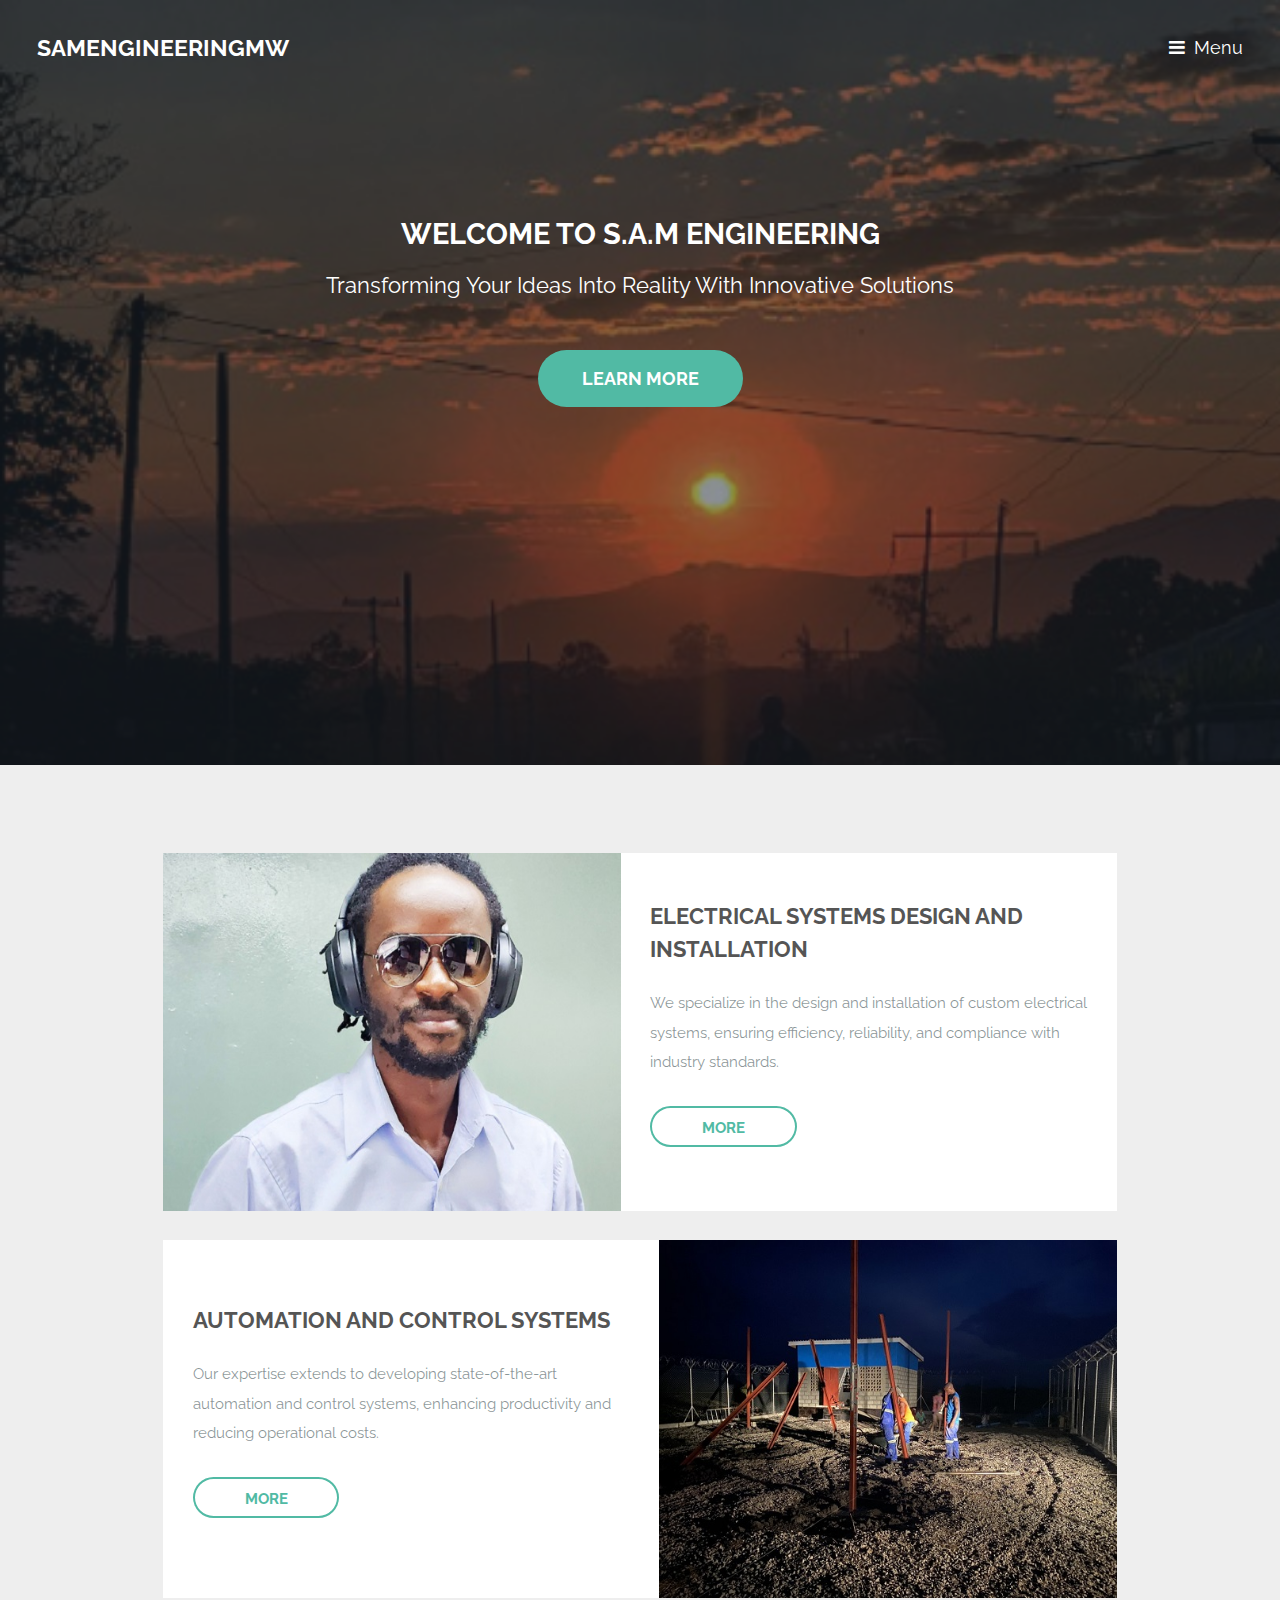
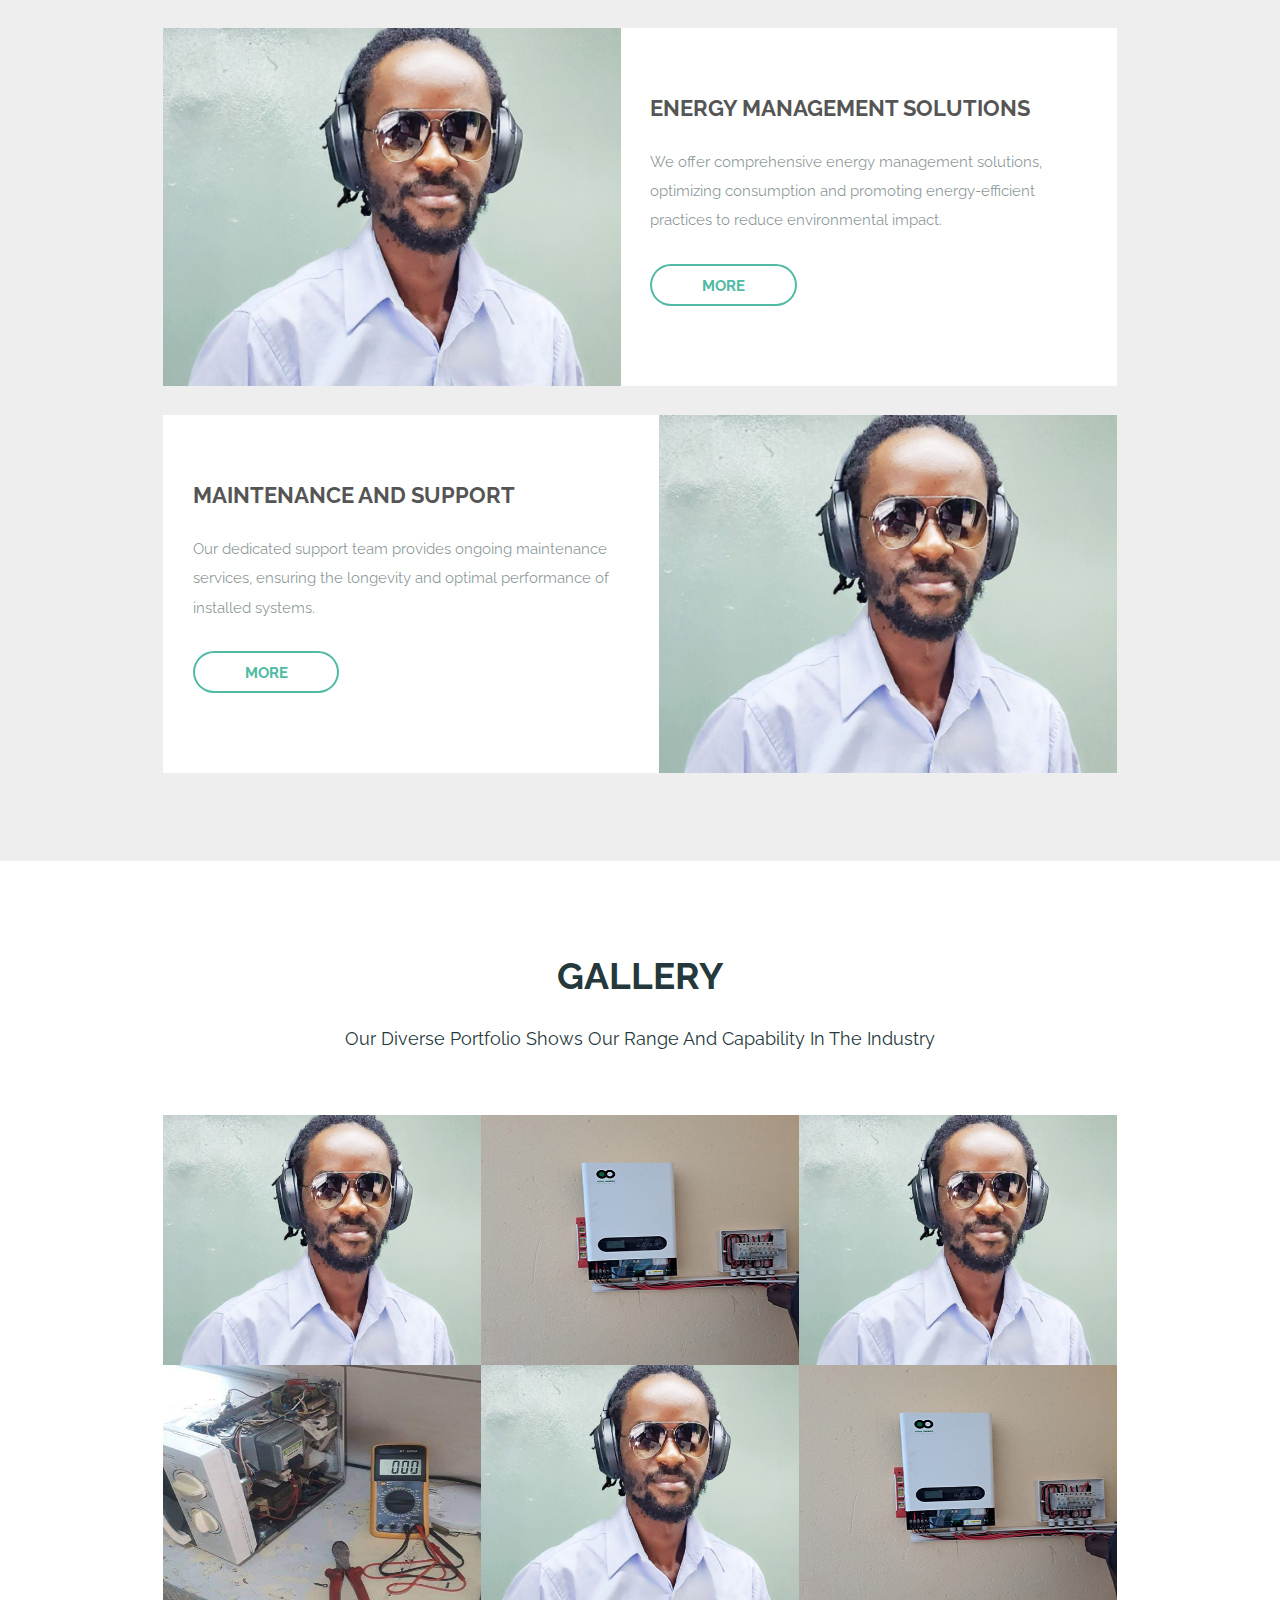
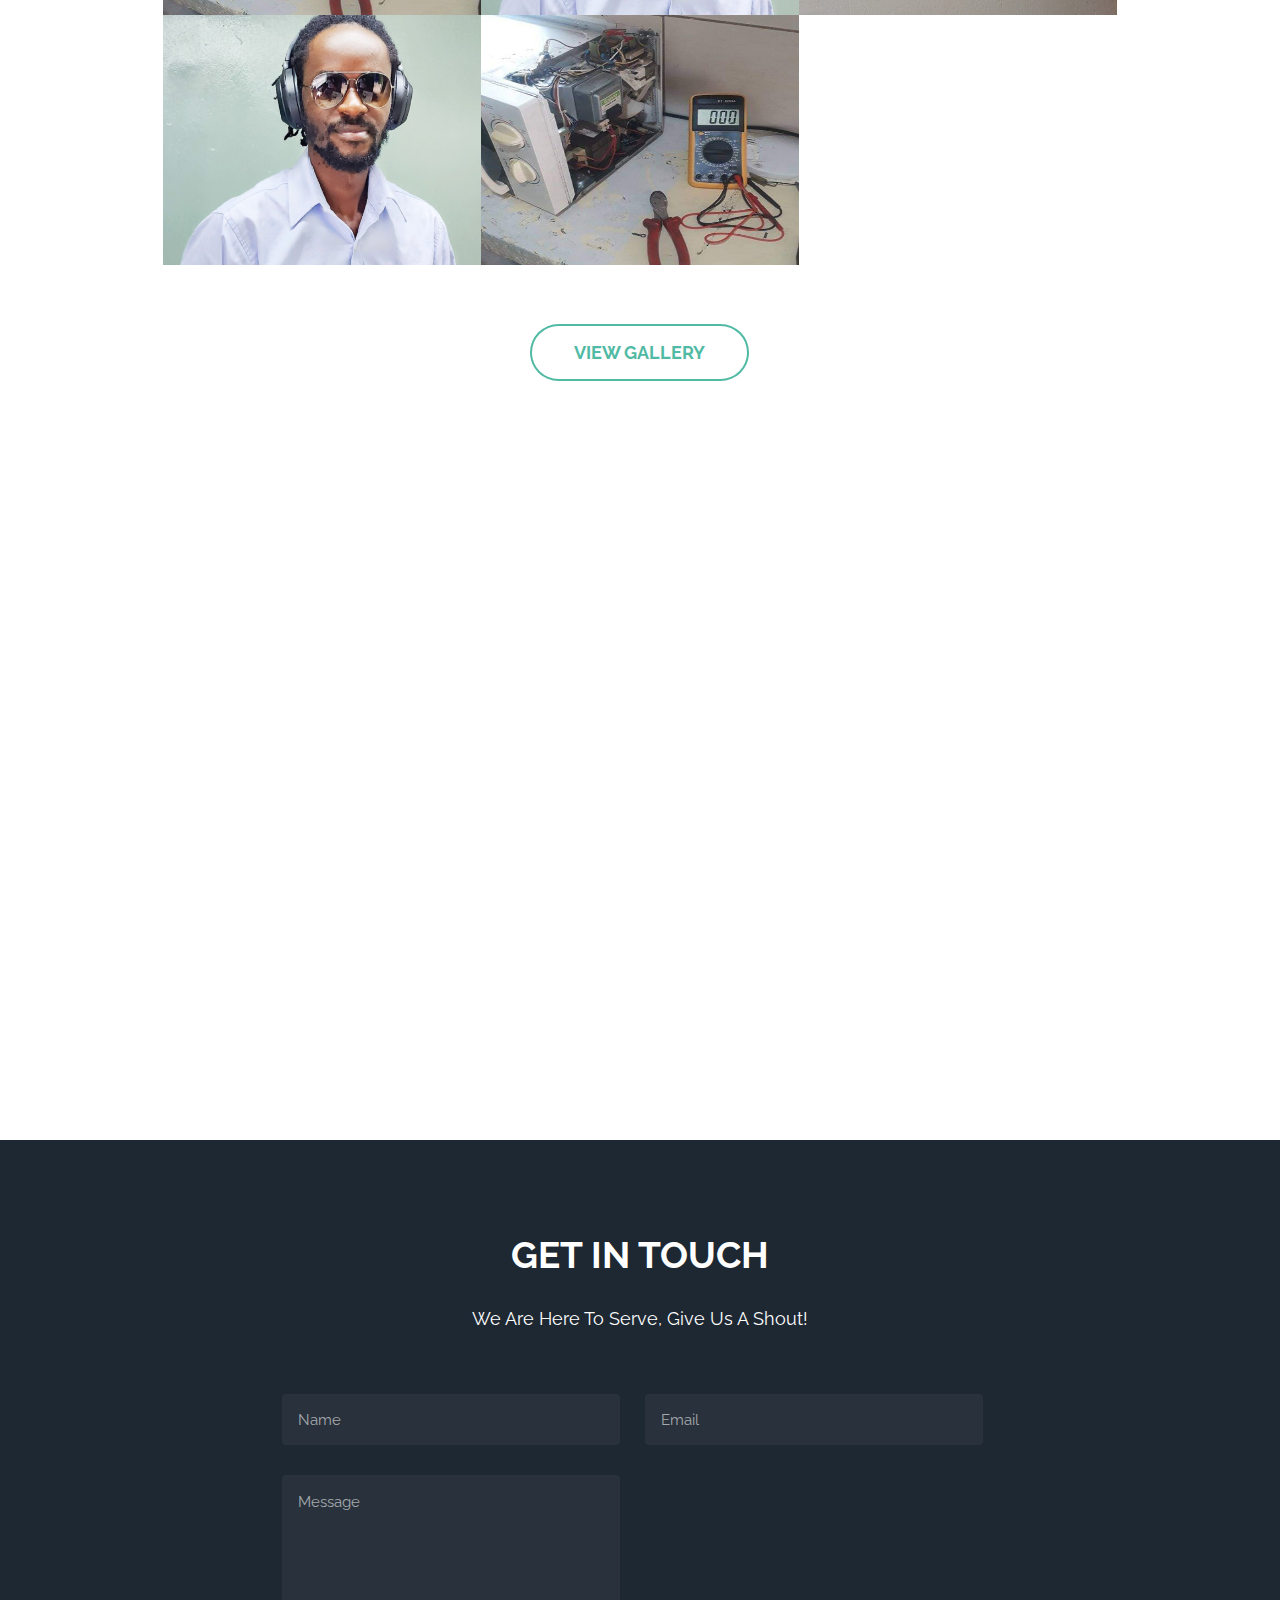
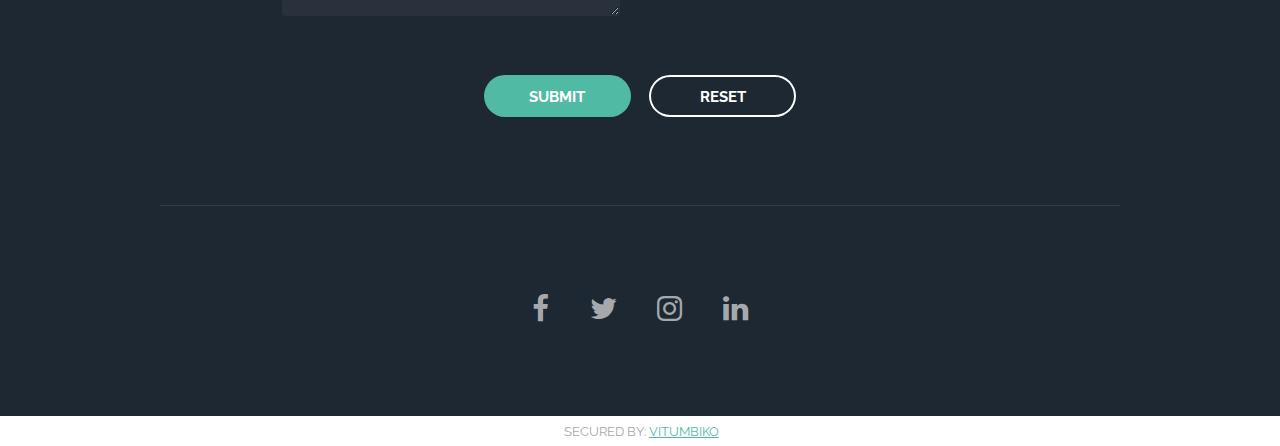
==== commit ead4f1a8: "Add files via upload" ====
--- a/index.html
+++ b/index.html
@@ -2,7 +2,7 @@
 
 <html>
 	<head>
-		<title>EST(2020)</title>
+		<title>samengineeringmw</title>
 		<meta charset="utf-8">
 		<meta name="robots" content="index, follow, max-image-preview:large, max-snippet:-1, max-video-preview:-1">
 		<meta name="viewport" content="width=device-width, initial-scale=1">
@@ -13,7 +13,7 @@
 		<!-- Header -->
 			<header id="header" class="alt">
 				
-				<h1><a href="index.html">EST(2020)</a></h1>
+				<h1><a href="index.html">samengineeringmw</a></h1>
 				<a href="#nav">Menu</a>
 			</header>
 			<!-- Nav -->
@@ -27,8 +27,8 @@
 			</nav>
 			<!-- Banner -->
 			<section id="banner"><!--<i class="icon fa-plug"></i>-->
-				<h2>Welcome to Est(2020)</h2>
-				<p>Innovative Solutions to meet your expectations</p>
+				<h2>Welcome to S.A.M Engineering</h2>
+				<p>Transforming your ideas into reality with innovative solutions</p>
 				<ul class="actions">
 					<li><a href="about.html" class="button big special">Learn More</a></li>
 				</ul>
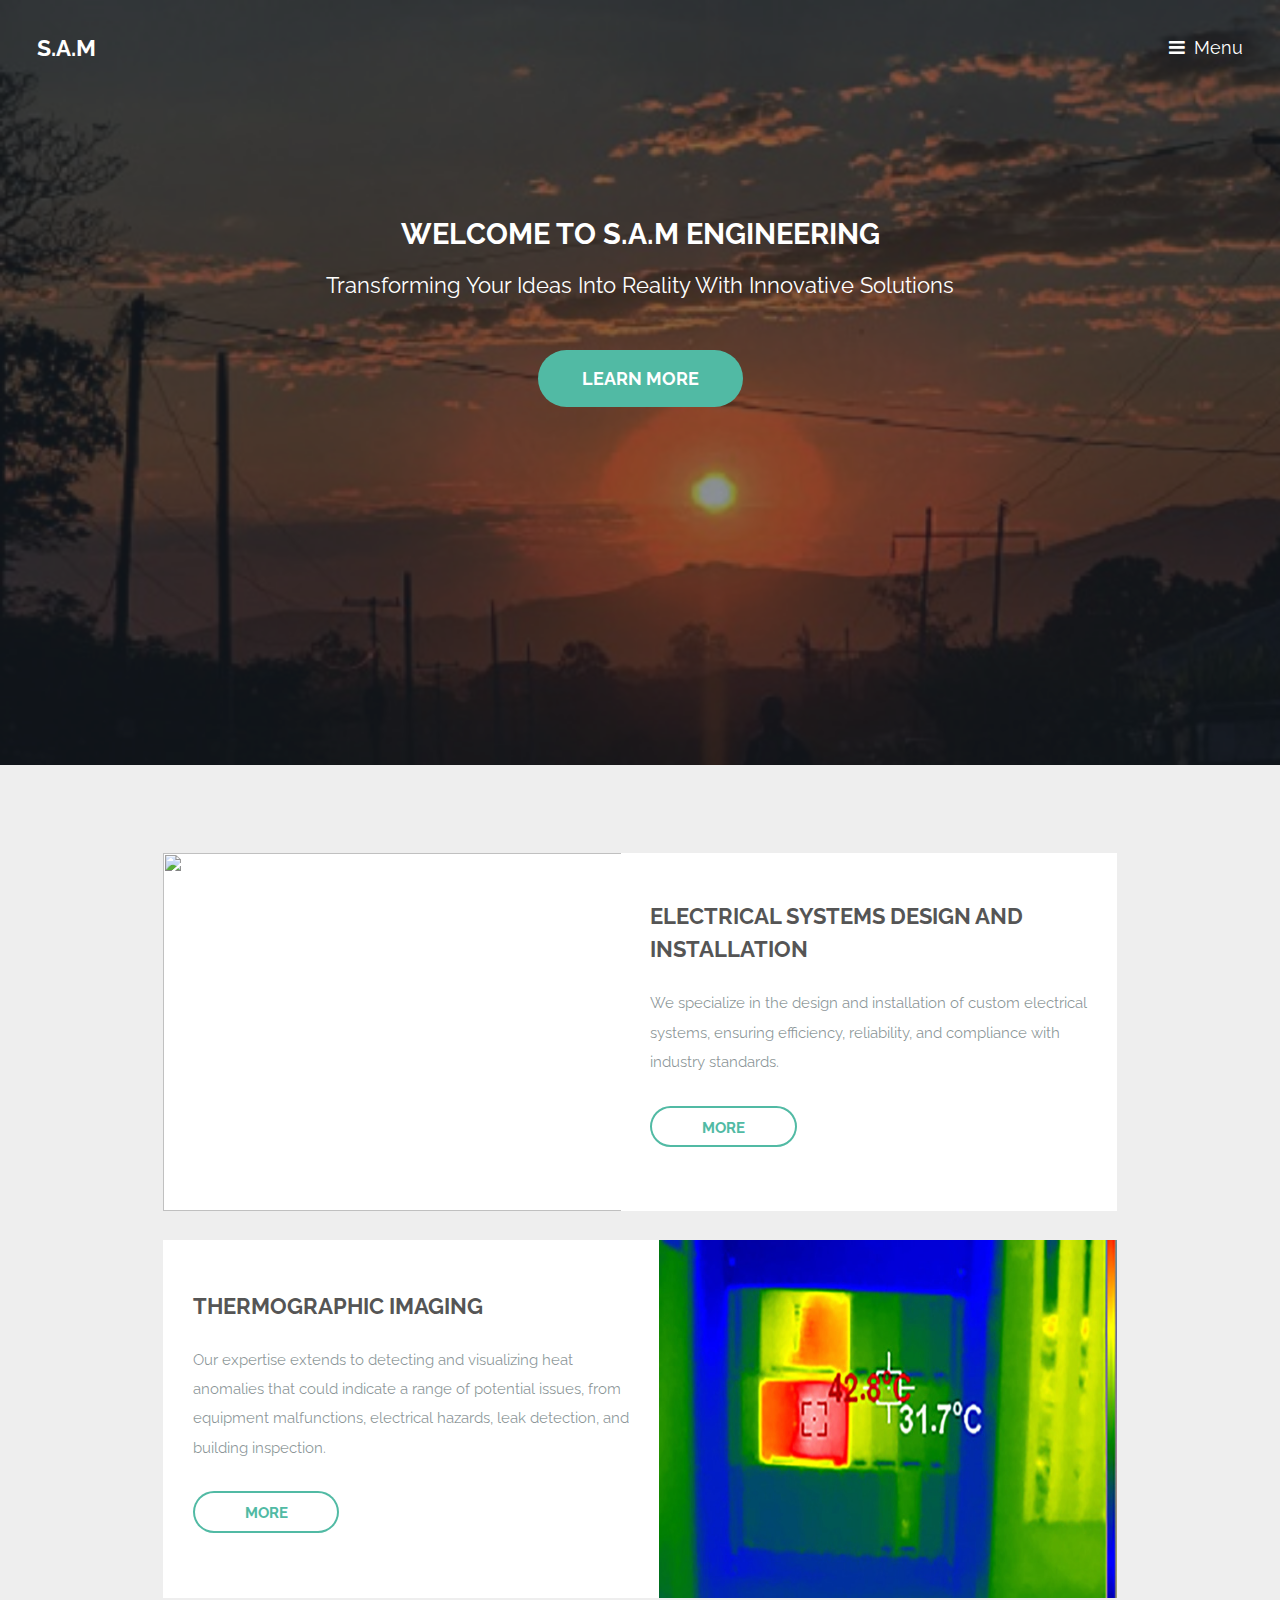
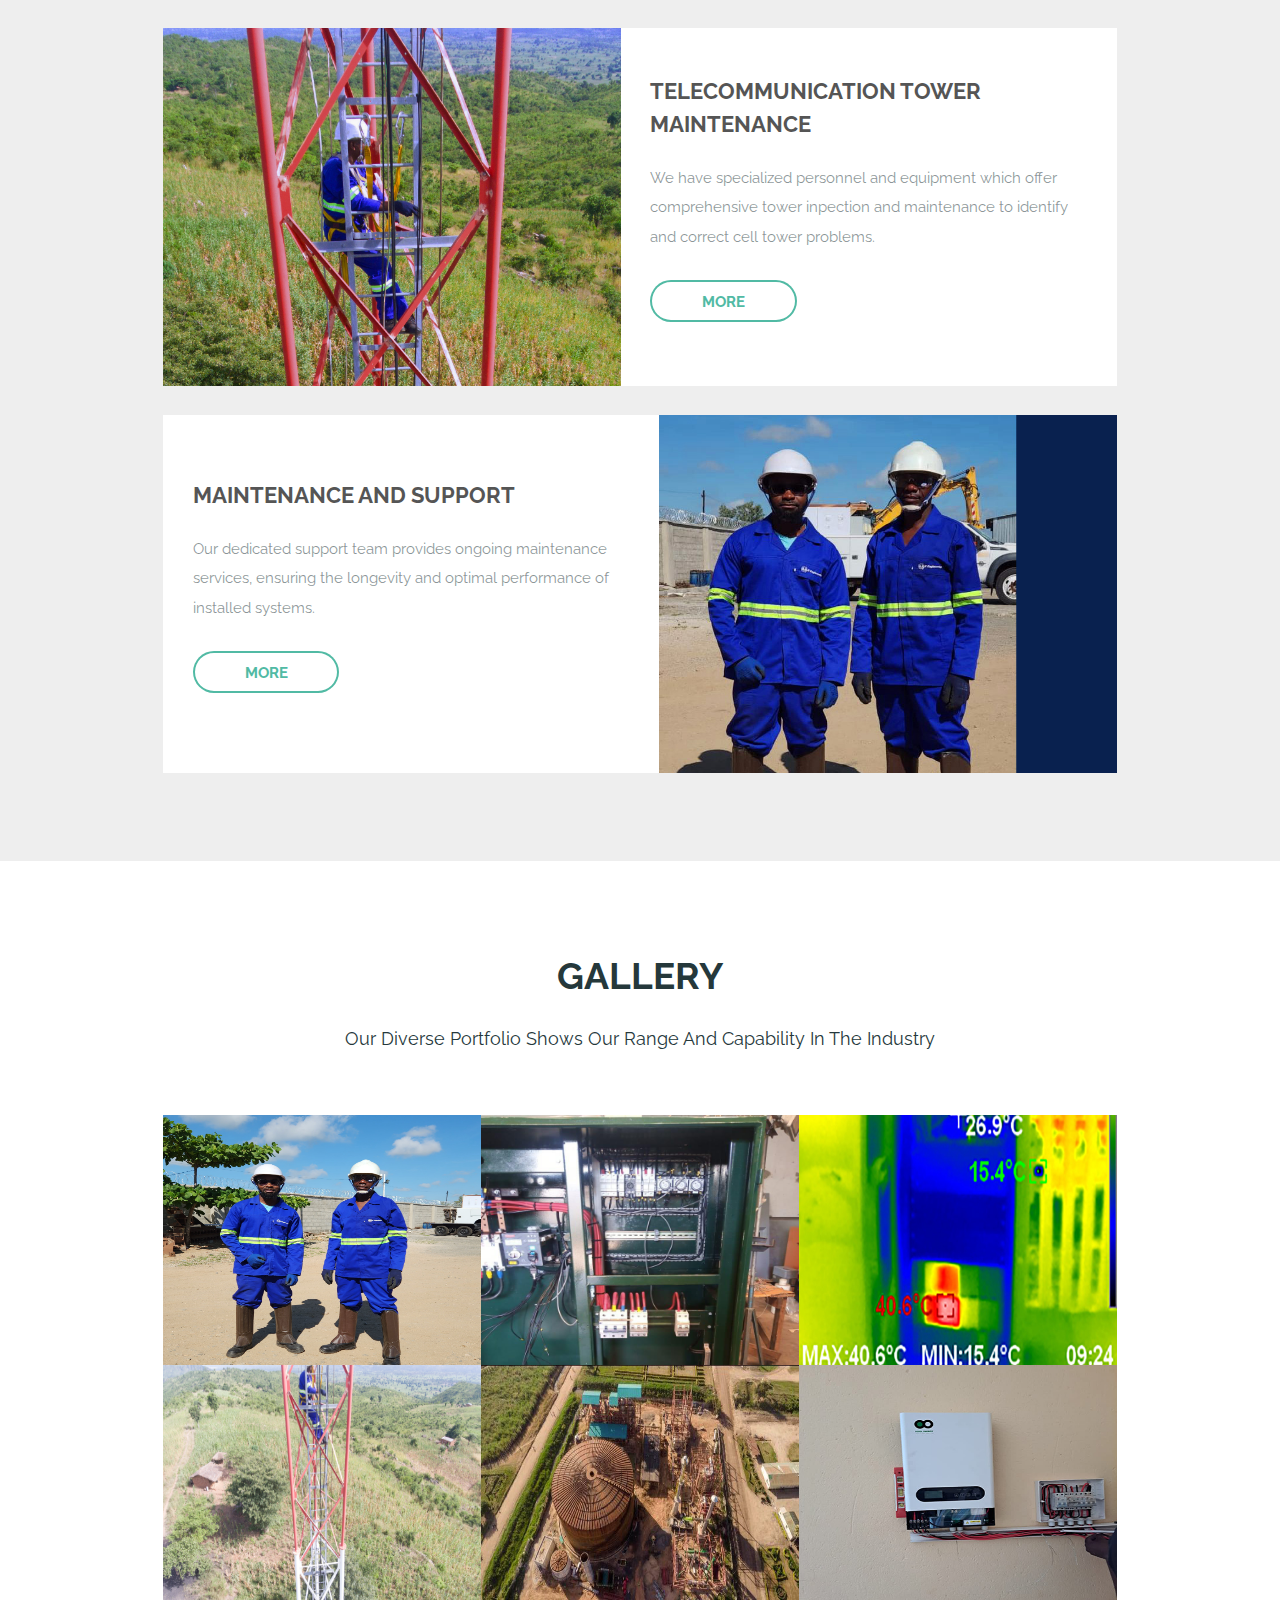
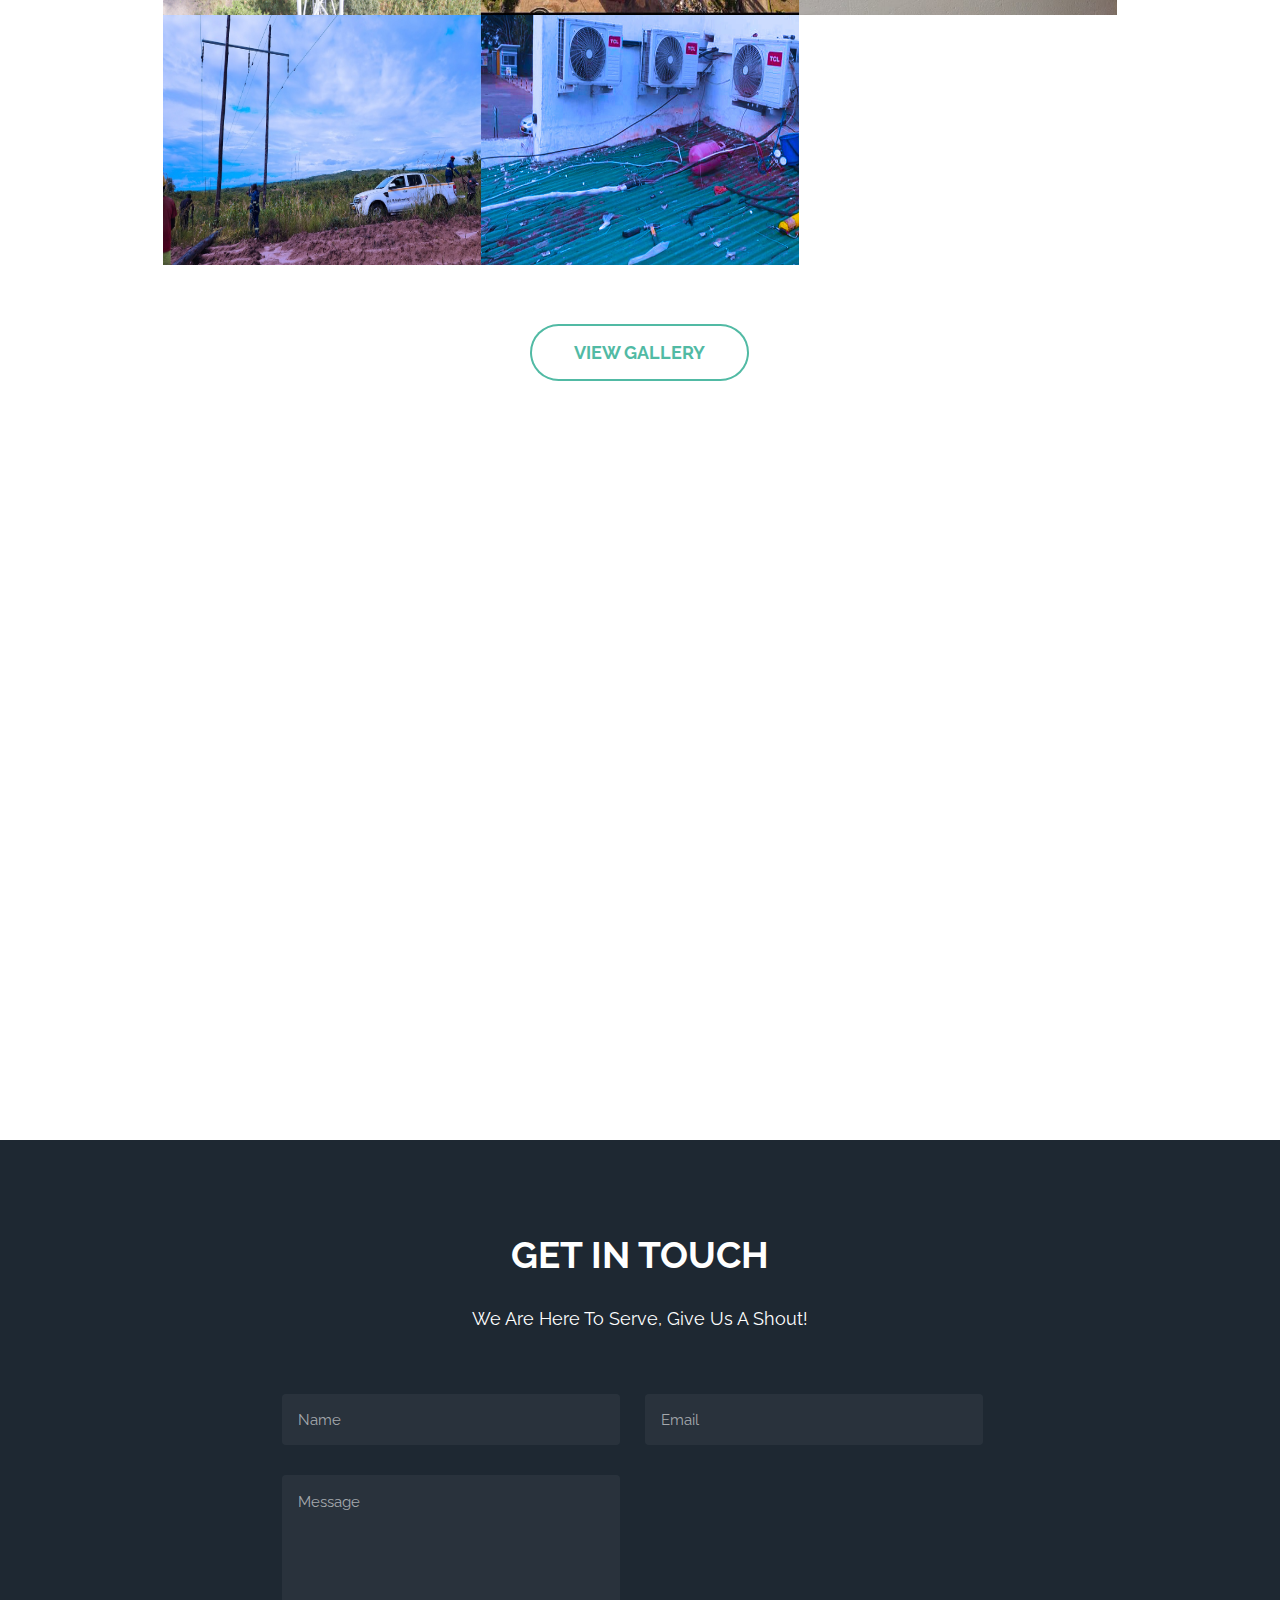
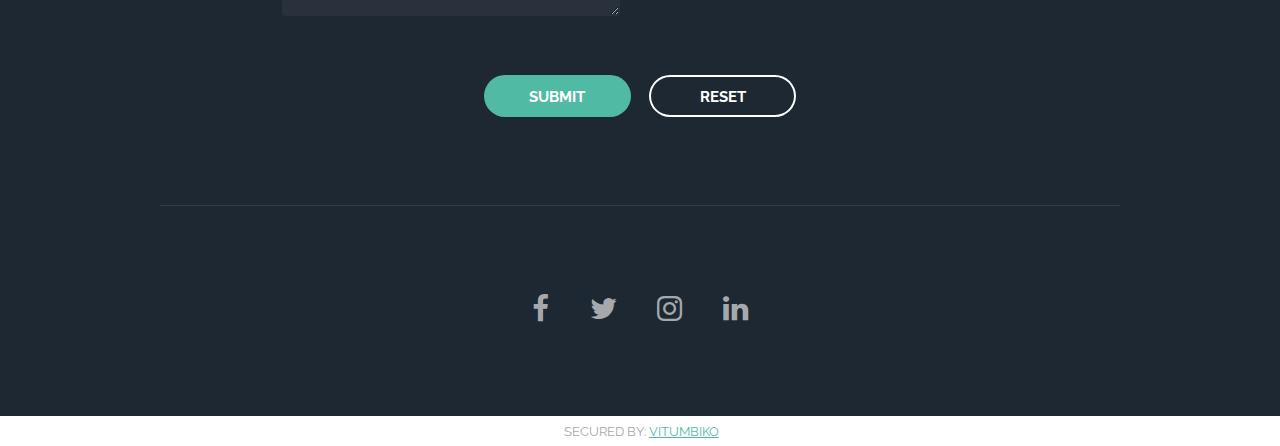
==== commit d504981f: "Add files via upload" ====
--- a/index.html
+++ b/index.html
@@ -13,7 +13,7 @@
 		<!-- Header -->
 			<header id="header" class="alt">
 				
-				<h1><a href="index.html">samengineeringmw</a></h1>
+				<h1><a href="index.html">S.A.M</a></h1>
 				<a href="#nav">Menu</a>
 			</header>
 			<!-- Nav -->
@@ -37,7 +37,7 @@
 			<!-- One -->
 			<section id="one" class="wrapper style1">
 					<div class="inner">
-						<article class="feature left"><span class="image"><img src="images/Constr.jpg" alt="" width="576" height="358"></span>
+						<article class="feature left"><span class="image"><img src="images/about2.jpg" alt="" width="576" height="358"></span>
 					  		<div class="content">
 								<h2>Electrical Systems Design and Installation</h2>
 								<p>We specialize in the design and installation of custom electrical systems, ensuring efficiency, reliability, and compliance with industry standards.</p>
@@ -47,10 +47,10 @@
 							</div>
 						</article>
 						<article class="feature right">
-							<span class="image"><img src="images/ctrl1.jpg" alt="" width="576" height="358"></span>
+							<span class="image"><img src="images/thermal.jpg" alt="" width="576" height="358"></span>
 						<div class="content">
-							<h2>Automation and Control Systems</h2>
-							<p>Our expertise extends to developing state-of-the-art automation and control systems, enhancing productivity and reducing operational costs.</p>
+							<h2>Thermographic Imaging</h2>
+							<p>Our expertise extends to detecting and visualizing heat anomalies that could indicate a range of potential issues, from equipment malfunctions, electrical hazards, leak detection, and building inspection.</p>
 							<ul class="actions">
 								<li>
 									<a href="about.html" class="button alt">More</a>
@@ -60,16 +60,16 @@
 						</article>
 					</div>
 					<div class="inner">
-							<article class="feature left"><span class="image"><img src="images/Constr.jpg" alt="" width="576" height="358"></span>
+							<article class="feature left"><span class="image"><img src="images/telecom.jpg" alt="" width="576" height="358"></span>
 								<div class="content">
-									<h2>Energy Management Solutions</h2>
-									<p>We offer comprehensive energy management solutions, optimizing consumption and promoting energy-efficient practices to reduce environmental impact.</p>
+									<h2>Telecommunication Tower Maintenance</h2>
+									<p>We have specialized personnel and equipment which offer comprehensive tower inpection and maintenance to identify and correct cell tower problems.</p>
 									<ul class="actions">
 										<li><a href="about.html" class="button alt">More</a></li>
 									</ul>
 								</div>
 							</article>
-							<article class="feature right"><span class="image"><img src="images/Constr.jpg" alt="" width="576" height="358"></span>
+							<article class="feature right"><span class="image"><img src="images/maint.jpg" alt="" width="576" height="358"></span>
 								<div class="content">
 									<h2>Maintenance and Support</h2>
 									<p>Our dedicated support team provides ongoing maintenance services, ensuring the longevity and optimal performance of installed systems.</p>
@@ -87,14 +87,14 @@
 						<p>Our diverse portfolio shows our range and capability in the industry</p>
 					</header>
 					<div class="image-grid">
-						<a href="portfolio.html" class="image"><img src="images/Constr.jpg" alt="" width="250" height="250"></a>
+						<a href="portfolio.html" class="image"><img src="images/gal1.jpg" alt="" width="250" height="250"></a>
+						<a href="portfolio.html" class="image"><img src="images/gal2.jpg" alt="" width="250" height="250"></a>
+						<a href="portfolio.html" class="image"><img src="images/thermal3.jpg" alt="" width="250" height="250"></a>
+						<a href="portfolio.html" class="image"><img src="images/tower1.jpg" alt="" width="250" height="250"></a>
+						<a href="portfolio.html" class="image"><img src="images/ethco1.jpg" alt="" width="250" height="250"></a>
 						<a href="portfolio.html" class="image"><img src="images/port_8.jpg" alt="" width="250" height="250"></a>
-						<a href="portfolio.html" class="image"><img src="images/Constr.jpg" alt="" width="250" height="250"></a>
-						<a href="portfolio.html" class="image"><img src="images/port_4.jpg" alt="" width="250" height="250"></a>
-						<a href="portfolio.html" class="image"><img src="images/Constr.jpg" alt="" width="250" height="250"></a>
-						<a href="portfolio.html" class="image"><img src="images/port_8.jpg" alt="" width="250" height="250"></a>
-						<a href="portfolio.html" class="image"><img src="images/Constr.jpg" alt="" width="250" height="250"></a>
-						<a href="portfolio.html" class="image"><img src="images/port_4.jpg" alt="" width="250" height="250"></a>
+						<a href="portfolio.html" class="image"><img src="images/power1.jpg" alt="" width="250" height="250"></a>
+						<a href="portfolio.html" class="image"><img src="images/aircon.jpg" alt="" width="250" height="250"></a>
 					</div>
 					<ul class="actions">
 						<li><a href="portfolio.html" class="button big alt">View Gallery</a></li>
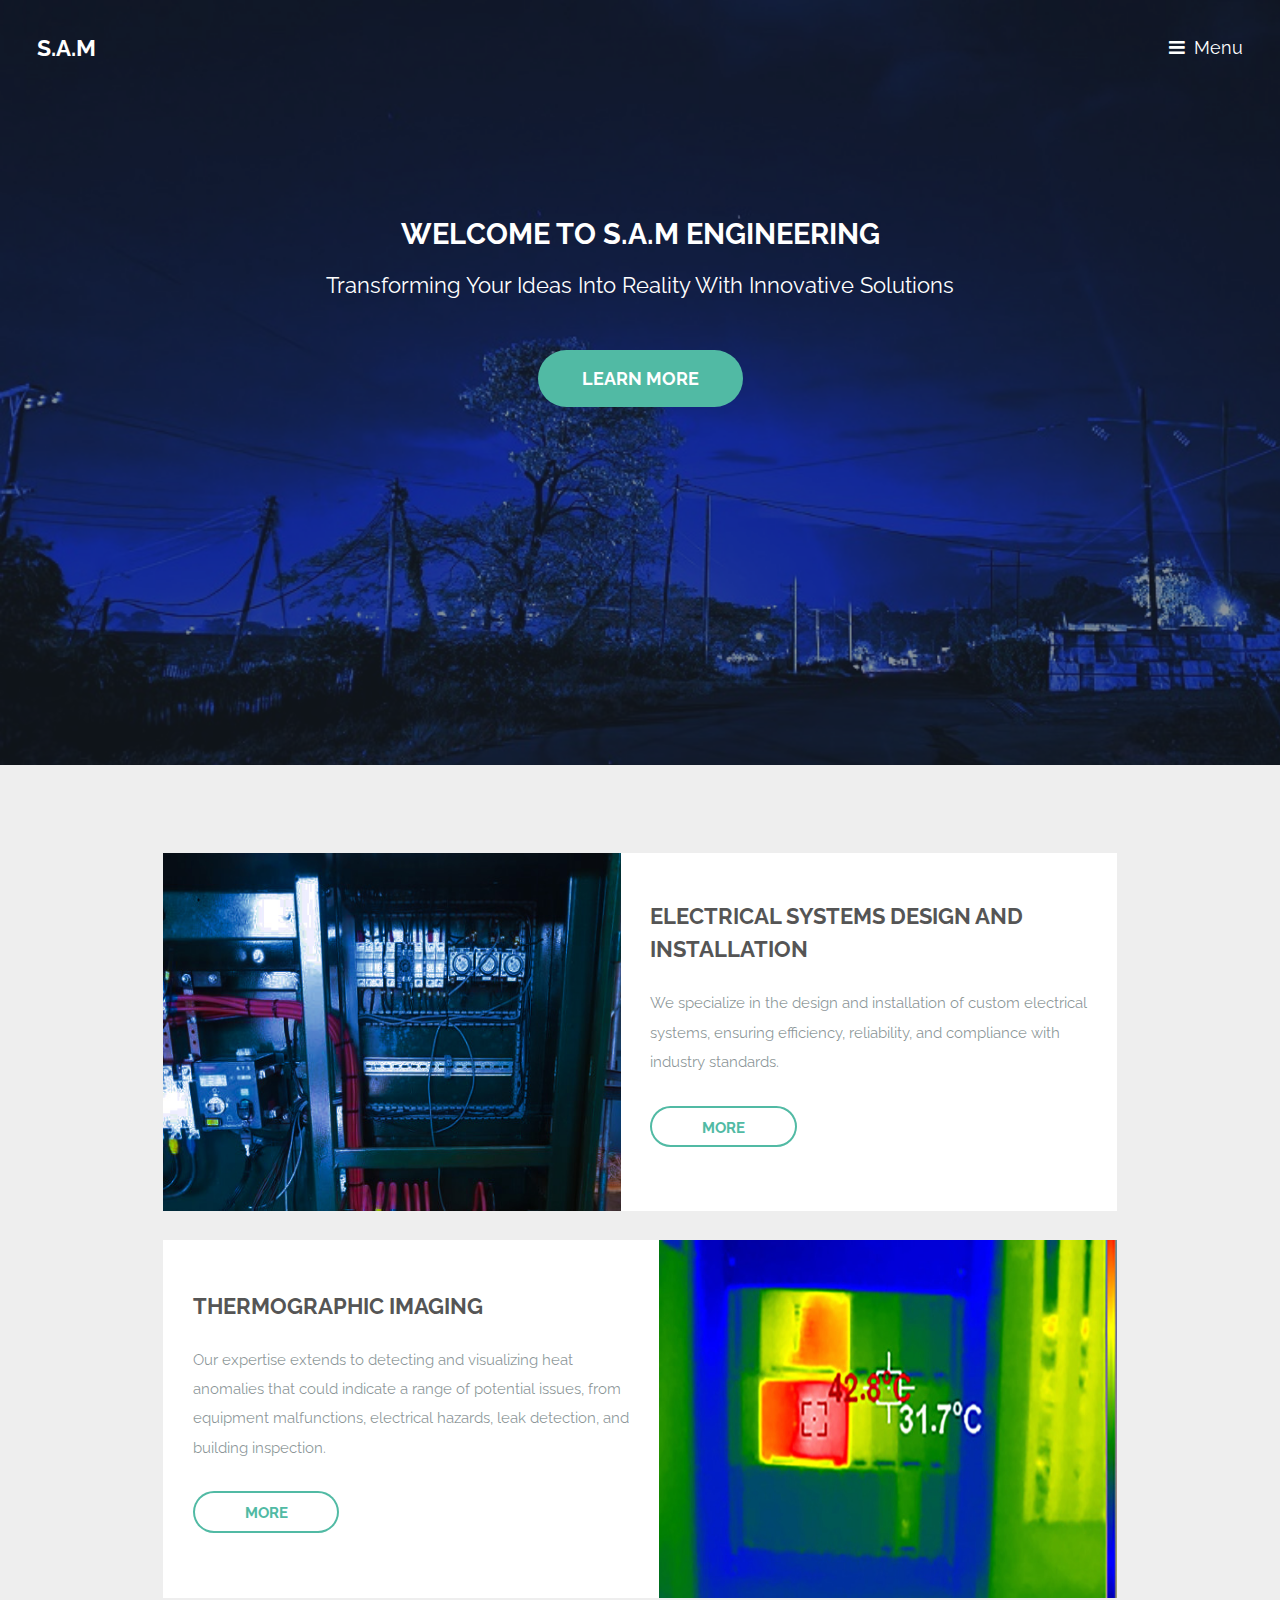
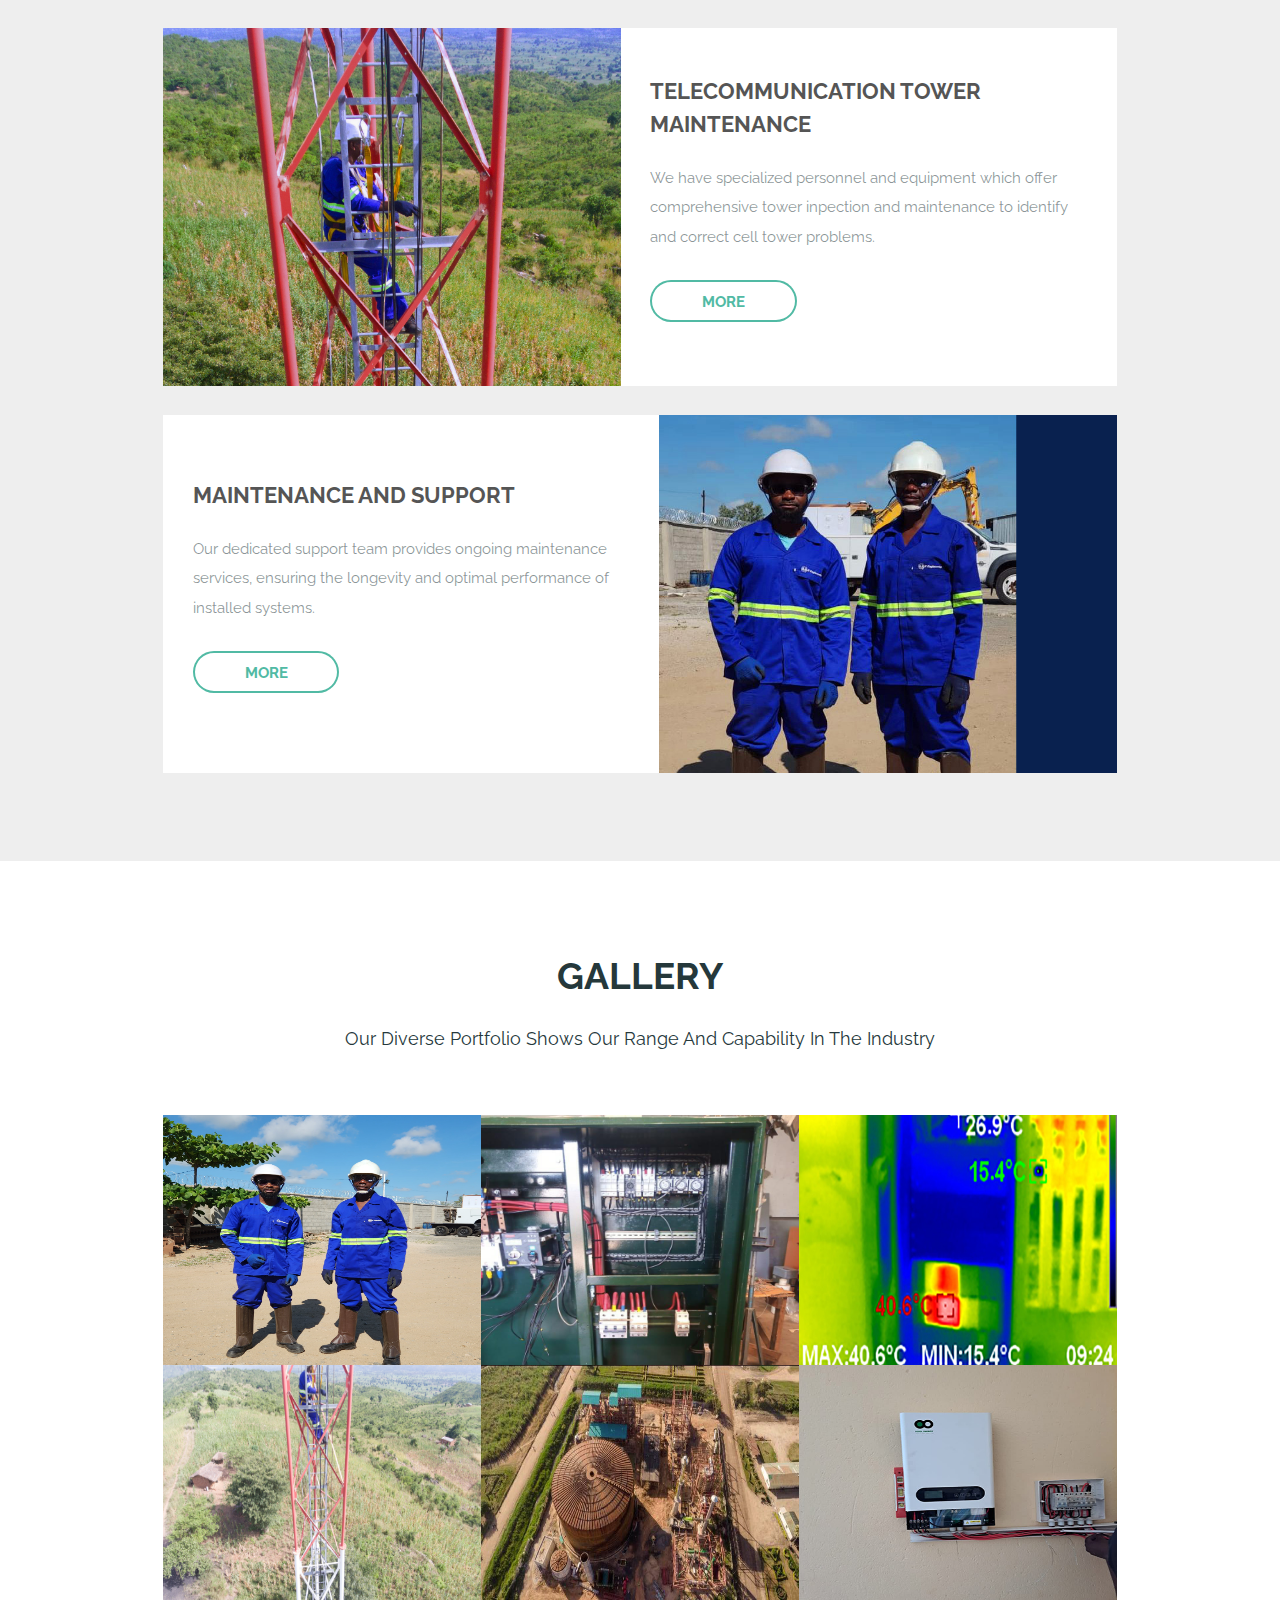
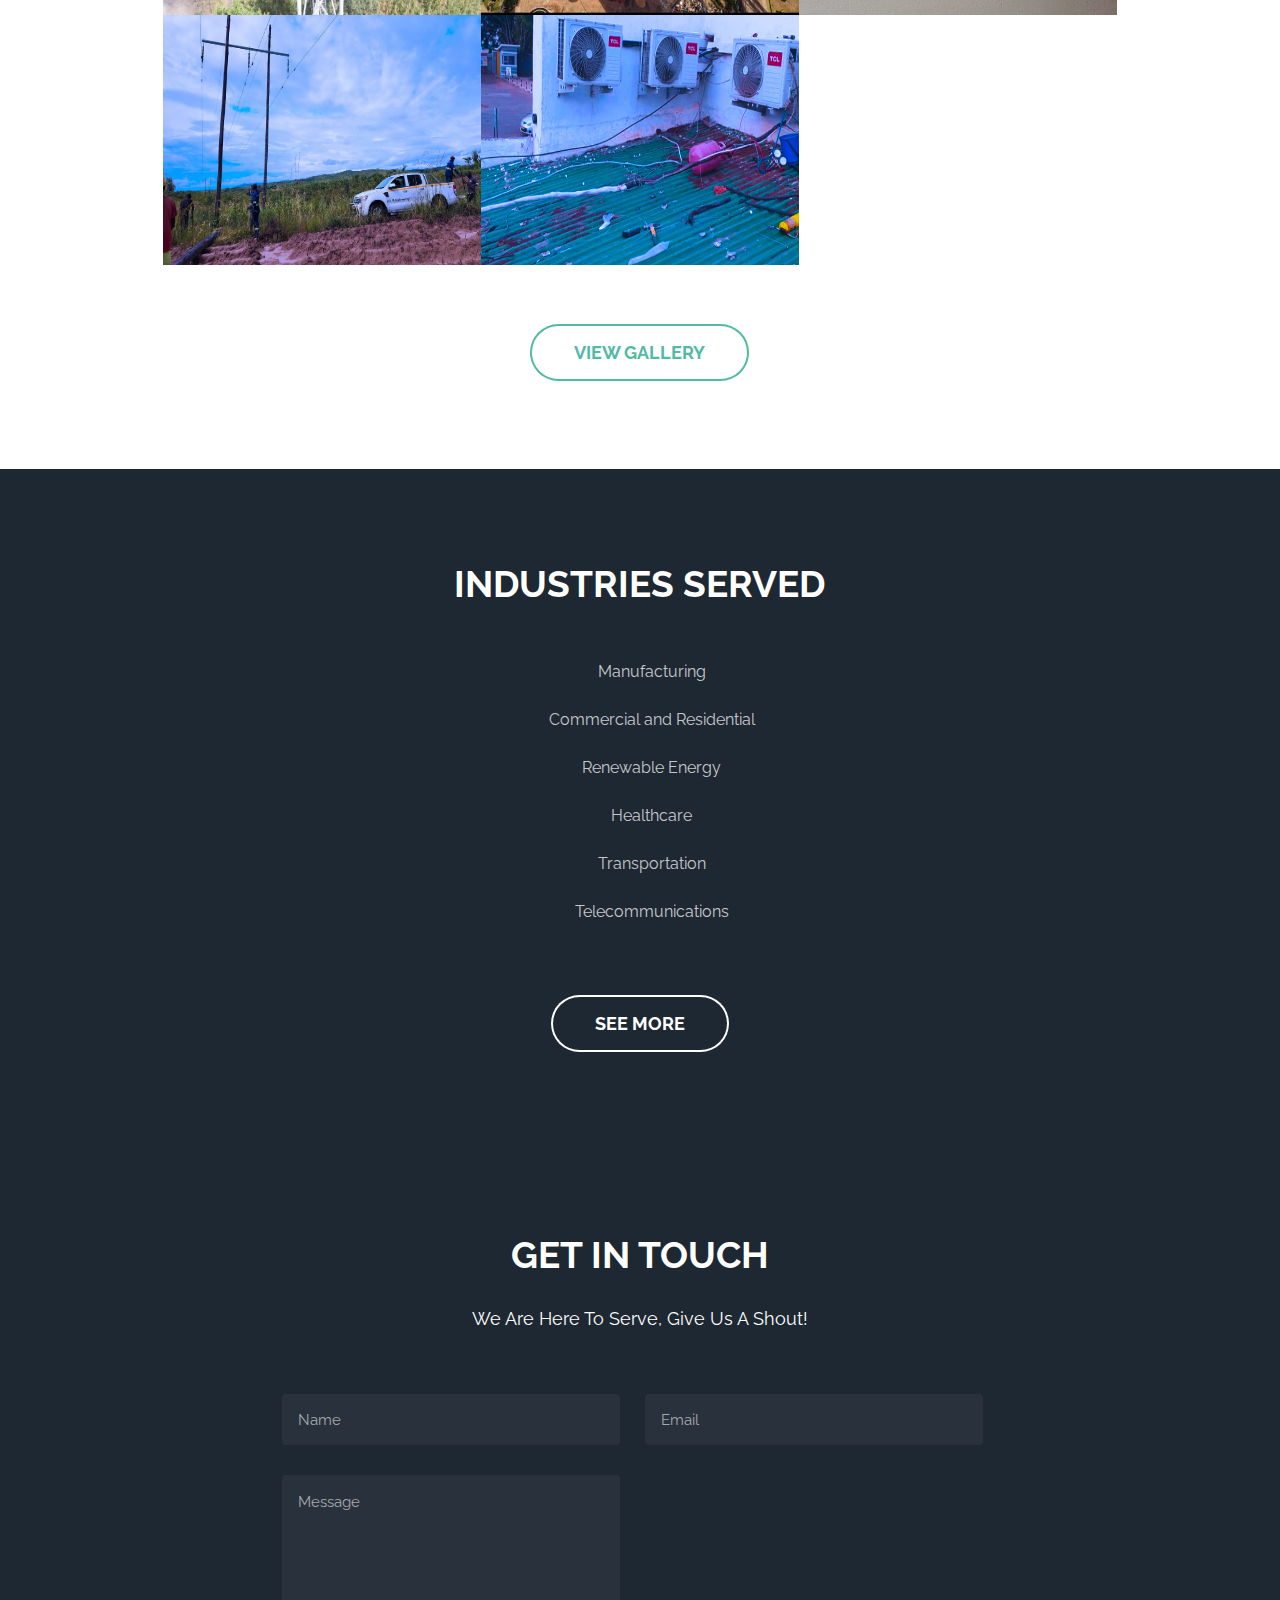
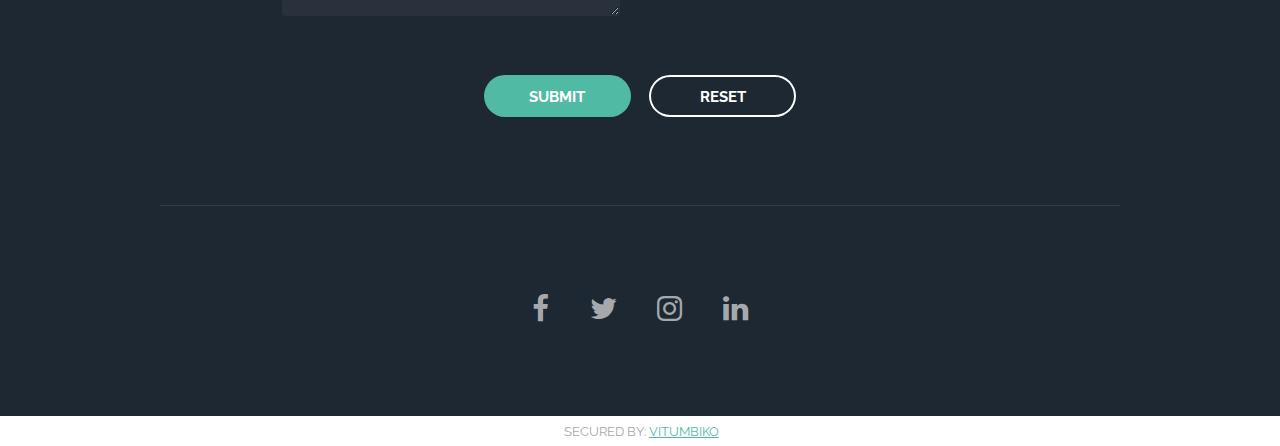
==== commit 92b5f3bf: "Update index.html" ====
--- a/index.html
+++ b/index.html
@@ -37,7 +37,7 @@
 			<!-- One -->
 			<section id="one" class="wrapper style1">
 					<div class="inner">
-						<article class="feature left"><span class="image"><img src="images/about2.jpg" alt="" width="576" height="358"></span>
+						<article class="feature left"><span class="image"><img src="images/about2.JPG" alt="" width="576" height="358"></span>
 					  		<div class="content">
 								<h2>Electrical Systems Design and Installation</h2>
 								<p>We specialize in the design and installation of custom electrical systems, ensuring efficiency, reliability, and compliance with industry standards.</p>
--- a/assets/css/main.css
+++ b/assets/css/main.css
@@ -3340,7 +3340,7 @@
 			background-color: #1E2832;
 			color: rgba(255, 255, 255, 0.75);
 			background-attachment: fixed;
-			background-image: url("images/overlay.png"), url("../../images/header3.jpg");
+			background-image: url("images/overlay.png"), url("../../images/new_header.jpg");
 			background-size: cover;
 		}
 
@@ -3888,7 +3888,7 @@
 		background-color: #4072a5;
 		color: rgba(255, 255, 255, 0.75);
 		background-attachment: fixed;
-		background-image: url("images/overlay.png"), url("../../images/header3.jpg");
+		background-image: url("images/overlay.png"), url("../../images/banner1.jpg");
 		background-size: cover;
 		text-align: center;
 		min-height: 85vh;
